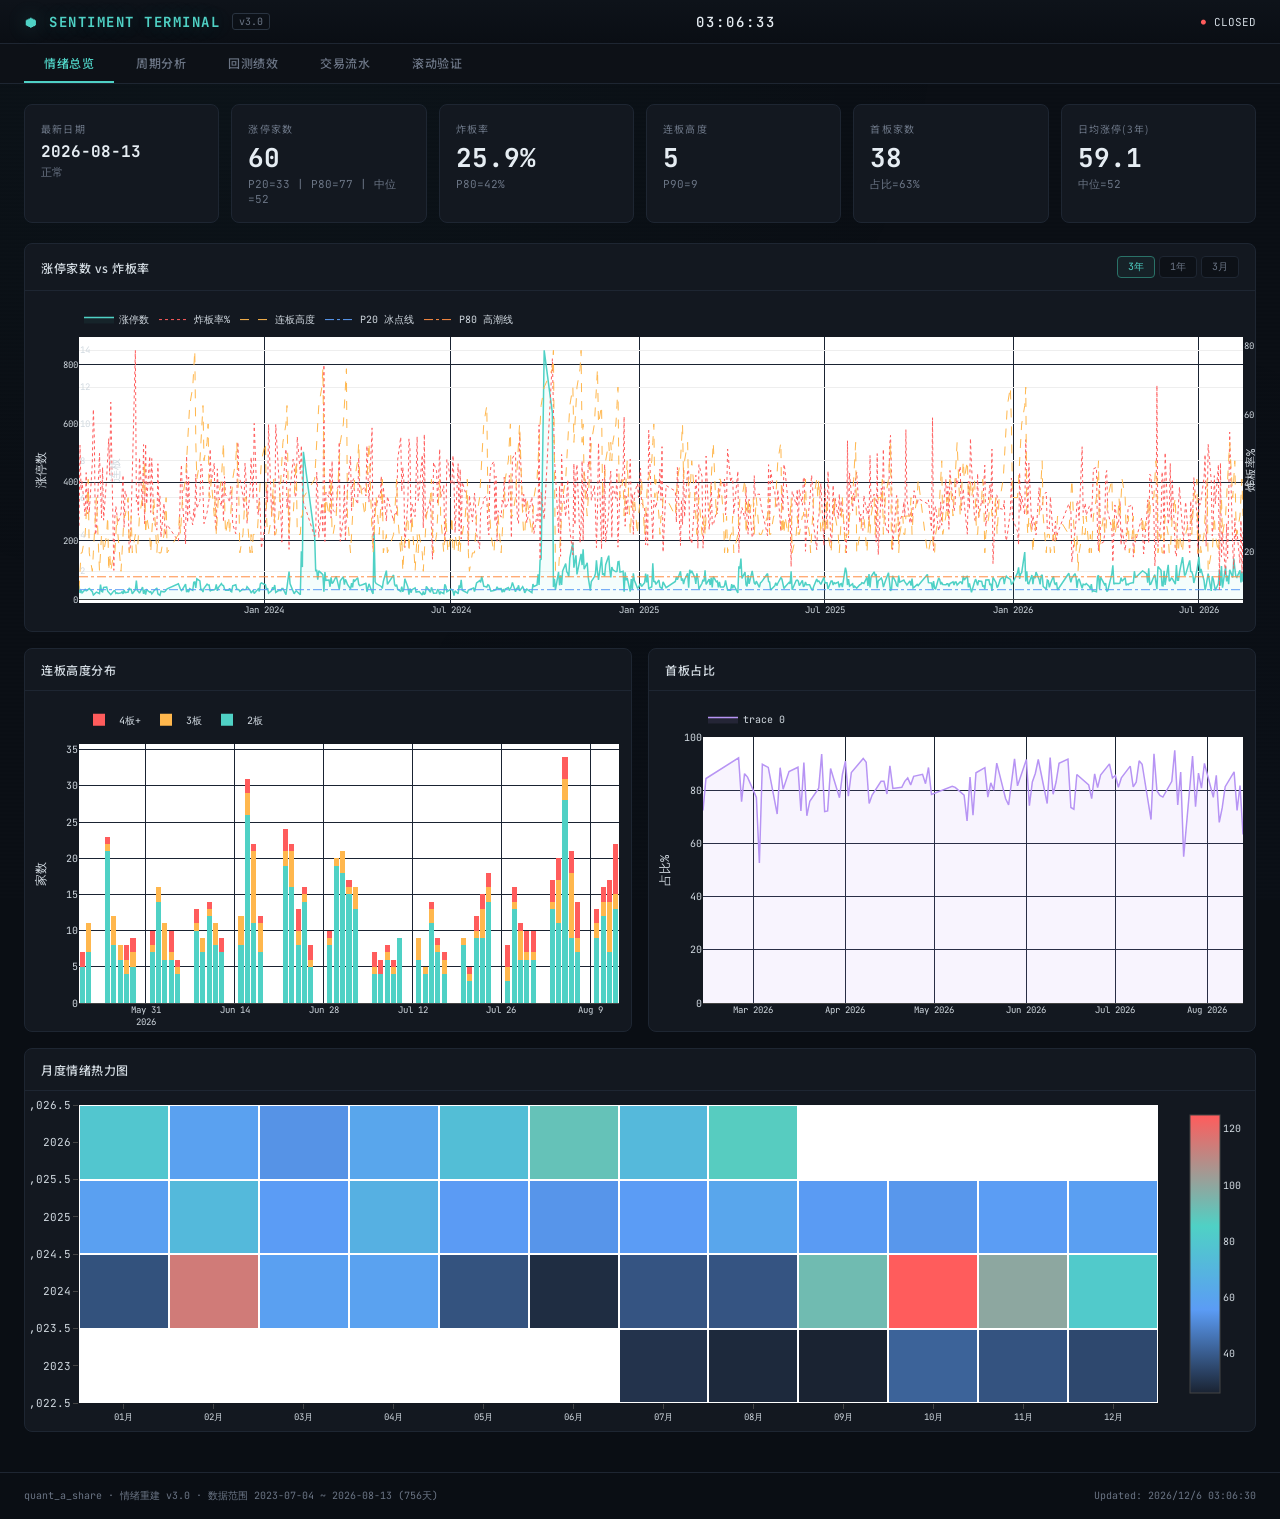
==== web/index.html @ f9bd19f0 "feat: web dashboard + data audit fix" ====
<!DOCTYPE html>
<html lang="zh-CN">
<head>
<meta charset="UTF-8">
<meta name="viewport" content="width=device-width, initial-scale=1.0">
<title>A股情绪终端 · Sentiment Terminal</title>
<link rel="preconnect" href="https://fonts.googleapis.com">
<link href="https://fonts.googleapis.com/css2?family=JetBrains+Mono:wght@300;400;500;700&family=Noto+Sans+SC:wght@300;400;500;700&display=swap" rel="stylesheet">
<script src="https://cdn.plot.ly/plotly-2.35.2.min.js"></script>
<link rel="stylesheet" href="css/terminal.css">
</head>
<body>

<!-- 顶部状态栏 -->
<header id="topbar">
  <div class="topbar-left">
    <span class="logo">⬢ SENTIMENT TERMINAL</span>
    <span class="version">v3.0</span>
  </div>
  <div class="topbar-center">
    <span id="clock" class="clock">--:--:--</span>
  </div>
  <div class="topbar-right">
    <span id="market-status" class="market-status">●</span>
    <span id="market-label">LOADING</span>
  </div>
</header>

<!-- 导航 -->
<nav id="nav">
  <button class="nav-btn active" data-tab="overview">情绪总览</button>
  <button class="nav-btn" data-tab="cycle">周期分析</button>
  <button class="nav-btn" data-tab="backtest">回测绩效</button>
  <button class="nav-btn" data-tab="trades">交易流水</button>
  <button class="nav-btn" data-tab="walkforward">滚动验证</button>
</nav>

<main id="main">

<!-- ===== Tab 1: 情绪总览 ===== -->
<section id="tab-overview" class="tab-content active">
  <div class="kpi-row" id="kpi-row">
    <!-- KPI 卡片由 JS 注入 -->
  </div>

  <div class="chart-grid">
    <div class="chart-card span-2">
      <div class="card-header">
        <h3>涨停家数 vs 炸板率</h3>
        <div class="card-actions">
          <button class="range-btn active" data-range="all">3年</button>
          <button class="range-btn" data-range="1y">1年</button>
          <button class="range-btn" data-range="3m">3月</button>
        </div>
      </div>
      <div id="chart-zt-zhaban" class="chart-body"></div>
    </div>

    <div class="chart-card">
      <div class="card-header"><h3>连板高度分布</h3></div>
      <div id="chart-lianban" class="chart-body"></div>
    </div>

    <div class="chart-card">
      <div class="card-header"><h3>首板占比</h3></div>
      <div id="chart-shouban" class="chart-body"></div>
    </div>

    <div class="chart-card span-2">
      <div class="card-header"><h3>月度情绪热力图</h3></div>
      <div id="chart-monthly-heat" class="chart-body"></div>
    </div>
  </div>
</section>

<!-- ===== Tab 2: 周期分析 ===== -->
<section id="tab-cycle" class="tab-content">
  <div class="kpi-row" id="cycle-kpi">
    <!-- JS 注入 -->
  </div>

  <div class="chart-grid">
    <div class="chart-card span-2">
      <div class="card-header">
        <h3>冰点 / 高潮标记</h3>
        <span class="card-hint">蓝=冰点(P20以下) | 红=高潮(P80以上)</span>
      </div>
      <div id="chart-bing-gao" class="chart-body"></div>
    </div>

    <div class="chart-card">
      <div class="card-header"><h3>年度情绪对比</h3></div>
      <div id="chart-yearly" class="chart-body"></div>
    </div>

    <div class="chart-card">
      <div class="card-header"><h3>冰点反转统计</h3></div>
      <div id="reversal-stats" class="stats-body"></div>
    </div>

    <div class="chart-card span-2">
      <div class="card-header"><h3>连板梯队 (近60日)</h3></div>
      <div id="chart-echelon" class="chart-body"></div>
    </div>
  </div>
</section>

<!-- ===== Tab 3: 回测绩效 ===== -->
<section id="tab-backtest" class="tab-content">
  <div class="kpi-row" id="bt-kpi"></div>
  <div class="chart-grid">
    <div class="chart-card span-2">
      <div class="card-header"><h3>净值曲线</h3></div>
      <div id="chart-equity" class="chart-body"></div>
    </div>
    <div class="chart-card">
      <div class="card-header"><h3>回撤曲线</h3></div>
      <div id="chart-drawdown" class="chart-body"></div>
    </div>
    <div class="chart-card">
      <div class="card-header"><h3>市场状态时间线</h3></div>
      <div id="chart-regime" class="chart-body"></div>
    </div>
  </div>
</section>

<!-- ===== Tab 4: 交易流水 ===== -->
<section id="tab-trades" class="tab-content">
  <div class="table-controls">
    <input type="text" id="trade-search" placeholder="搜索代码/信号/原因..." class="search-input">
    <button class="range-btn active" data-sort="date">按日期</button>
    <button class="range-btn" data-sort="pnl">按盈亏</button>
  </div>
  <div class="table-wrap">
    <table id="trade-table">
      <thead>
        <tr id="trade-header"></tr>
      </thead>
      <tbody id="trade-body"></tbody>
    </table>
  </div>
</section>

<!-- ===== Tab 5: 滚动验证 ===== -->
<section id="tab-walkforward" class="tab-content">
  <div class="chart-card span-2">
    <div class="card-header"><h3>Walk-Forward 滚动验证</h3></div>
    <div id="chart-wf" class="chart-body"></div>
  </div>
  <div id="wf-table-wrap" class="table-wrap"></div>
</section>

</main>

<footer id="footer">
  <span>quant_a_share · 情绪重建 v3.0 · 数据范围 <span id="data-range">--</span></span>
  <span id="last-update">--</span>
</footer>

<script src="js/data-loader.js"></script>
<script src="js/charts.js"></script>
<script src="js/app.js"></script>
</body>
</html>
---- web/css/terminal.css ----
/* ============================================
   A股情绪终端 · Bloomberg Terminal Style
   ============================================ */

:root {
  --bg-deep: #0a0e14;
  --bg-base: #0d1117;
  --bg-card: #131820;
  --bg-hover: #1a2332;
  --border: #1e2632;
  --border-light: #2a3441;
  --text: #d1d9e0;
  --text-dim: #6b7585;
  --text-bright: #e6edf3;
  --accent: #4fd1c5;
  --accent-dim: #2a7268;
  --green: #3ee07e;
  --red: #ff5c5c;
  --yellow: #ffb74d;
  --blue: #5b9cf5;
  --purple: #b794f4;
  --orange: #ff8c42;
  --font-mono: 'JetBrains Mono', 'Fira Code', monospace;
  --font-sans: 'Noto Sans SC', -apple-system, sans-serif;
}

* { margin: 0; padding: 0; box-sizing: border-box; }

html, body {
  background: var(--bg-deep);
  color: var(--text);
  font-family: var(--font-sans);
  font-size: 13px;
  overflow-x: hidden;
}

body::before {
  content: '';
  position: fixed;
  top: 0; left: 0; right: 0; bottom: 0;
  background:
    radial-gradient(ellipse at 20% 0%, rgba(79, 209, 197, 0.03) 0%, transparent 50%),
    radial-gradient(ellipse at 80% 100%, rgba(91, 156, 245, 0.02) 0%, transparent 50%);
  pointer-events: none;
  z-index: 0;
}

body::after {
  content: '';
  position: fixed;
  top: 0; left: 0; right: 0; bottom: 0;
  background-image: repeating-linear-gradient(
    0deg, transparent, transparent 2px, rgba(255,255,255,0.008) 2px, rgba(255,255,255,0.008) 4px
  );
  pointer-events: none;
  z-index: 1;
}

/* === 顶部栏 === */
#topbar {
  position: sticky; top: 0; z-index: 100;
  display: flex; align-items: center; justify-content: space-between;
  padding: 0 24px; height: 44px;
  background: linear-gradient(180deg, #0e131a 0%, #0a0e14 100%);
  border-bottom: 1px solid var(--border);
  backdrop-filter: blur(10px);
}

.topbar-left { display: flex; align-items: center; gap: 12px; }
.logo {
  font-family: var(--font-mono);
  font-weight: 700; font-size: 14px;
  letter-spacing: 1.5px;
  color: var(--accent);
  text-shadow: 0 0 20px rgba(79, 209, 197, 0.3);
}
.version {
  font-family: var(--font-mono);
  font-size: 10px; color: var(--text-dim);
  border: 1px solid var(--border-light);
  padding: 1px 6px; border-radius: 3px;
}

.topbar-center .clock {
  font-family: var(--font-mono);
  font-size: 14px; font-weight: 500;
  color: var(--text-bright);
  letter-spacing: 2px;
}

.topbar-right { display: flex; align-items: center; gap: 8px; font-family: var(--font-mono); font-size: 11px; }
.market-status { font-size: 8px; }
.market-status.open { color: var(--green); animation: pulse 2s infinite; }
.market-status.closed { color: var(--red); }
.market-status.loading { color: var(--yellow); animation: pulse 1s infinite; }

@keyframes pulse {
  0%, 100% { opacity: 1; }
  50% { opacity: 0.4; }
}

/* === 导航 === */
#nav {
  display: flex; gap: 2px;
  padding: 0 24px;
  background: var(--bg-base);
  border-bottom: 1px solid var(--border);
  position: sticky; top: 44px; z-index: 99;
}

.nav-btn {
  background: none; border: none; border-bottom: 2px solid transparent;
  color: var(--text-dim);
  font-family: var(--font-sans);
  font-size: 12px; font-weight: 500;
  padding: 10px 20px;
  cursor: pointer;
  transition: all 0.2s;
  letter-spacing: 0.5px;
}

.nav-btn:hover {
  color: var(--text-bright);
  background: var(--bg-hover);
}

.nav-btn.active {
  color: var(--accent);
  border-bottom-color: var(--accent);
}

/* === 主内容 === */
#main {
  position: relative; z-index: 2;
  padding: 20px 24px;
  max-width: 1600px;
  margin: 0 auto;
}

.tab-content { display: none; animation: fadeIn 0.3s ease; }
.tab-content.active { display: block; }

@keyframes fadeIn {
  from { opacity: 0; transform: translateY(8px); }
  to { opacity: 1; transform: translateY(0); }
}

/* === KPI 卡片 === */
.kpi-row {
  display: grid;
  grid-template-columns: repeat(auto-fit, minmax(180px, 1fr));
  gap: 12px;
  margin-bottom: 20px;
}

.kpi-card {
  background: var(--bg-card);
  border: 1px solid var(--border);
  border-radius: 8px;
  padding: 16px;
  position: relative;
  overflow: hidden;
  transition: border-color 0.2s, transform 0.2s;
}

.kpi-card:hover {
  border-color: var(--border-light);
  transform: translateY(-2px);
}

.kpi-card::before {
  content: '';
  position: absolute;
  top: 0; left: 0; right: 0;
  height: 2px;
  background: var(--accent);
  opacity: 0;
  transition: opacity 0.2s;
}
.kpi-card:hover::before { opacity: 1; }

.kpi-label {
  font-size: 10px;
  text-transform: uppercase;
  letter-spacing: 1.2px;
  color: var(--text-dim);
  margin-bottom: 6px;
}

.kpi-value {
  font-family: var(--font-mono);
  font-size: 26px;
  font-weight: 700;
  color: var(--text-bright);
  line-height: 1.2;
}

.kpi-sub {
  font-family: var(--font-mono);
  font-size: 11px;
  color: var(--text-dim);
  margin-top: 4px;
}

.kpi-card.alert .kpi-value { color: var(--red); }
.kpi-card.good .kpi-value { color: var(--green); }
.kpi-card.warn .kpi-value { color: var(--yellow); }

/* === 图表卡片 === */
.chart-grid {
  display: grid;
  grid-template-columns: repeat(2, 1fr);
  gap: 16px;
  margin-bottom: 20px;
}

.chart-card {
  background: var(--bg-card);
  border: 1px solid var(--border);
  border-radius: 8px;
  overflow: hidden;
}

.chart-card.span-2 { grid-column: span 2; }

.card-header {
  display: flex; align-items: center; justify-content: space-between;
  padding: 12px 16px;
  border-bottom: 1px solid var(--border);
}

.card-header h3 {
  font-size: 12px;
  font-weight: 500;
  color: var(--text);
  letter-spacing: 0.5px;
}

.card-hint {
  font-size: 10px;
  color: var(--text-dim);
  font-family: var(--font-mono);
}

.card-actions { display: flex; gap: 4px; }

.range-btn {
  background: var(--bg-base);
  border: 1px solid var(--border);
  color: var(--text-dim);
  font-family: var(--font-mono);
  font-size: 10px;
  padding: 3px 10px;
  border-radius: 4px;
  cursor: pointer;
  transition: all 0.15s;
}

.range-btn:hover { color: var(--text); border-color: var(--border-light); }
.range-btn.active { color: var(--accent); border-color: var(--accent-dim); background: rgba(79, 209, 197, 0.05); }

.chart-body {
  height: 340px;
  padding: 4px;
}

.stats-body {
  padding: 20px;
  height: 340px;
  overflow-y: auto;
}

/* === 表格 === */
.table-controls {
  display: flex; gap: 8px; margin-bottom: 12px;
  align-items: center;
}

.search-input {
  flex: 1;
  background: var(--bg-card);
  border: 1px solid var(--border);
  color: var(--text);
  font-family: var(--font-mono);
  font-size: 12px;
  padding: 8px 14px;
  border-radius: 6px;
  outline: none;
  transition: border-color 0.2s;
}

.search-input:focus { border-color: var(--accent-dim); }

.table-wrap {
  background: var(--bg-card);
  border: 1px solid var(--border);
  border-radius: 8px;
  overflow: auto;
  max-height: 600px;
}

table {
  width: 100%;
  border-collapse: collapse;
  font-family: var(--font-mono);
  font-size: 11px;
}

thead {
  position: sticky; top: 0;
  background: var(--bg-base);
  z-index: 1;
}

th {
  padding: 10px 14px;
  text-align: left;
  font-weight: 500;
  color: var(--text-dim);
  border-bottom: 1px solid var(--border-light);
  white-space: nowrap;
  cursor: pointer;
  user-select: none;
  text-transform: uppercase;
  letter-spacing: 0.8px;
  font-size: 10px;
}

th:hover { color: var(--text); }

td {
  padding: 8px 14px;
  border-bottom: 1px solid var(--border);
  color: var(--text);
  white-space: nowrap;
}

tr:hover { background: var(--bg-hover); }

td.profit { color: var(--green); }
td.loss { color: var(--red); }
td.buy { color: var(--blue); }
td.sell { color: var(--orange); }

/* === 统计面板 === */
.stats-body .stat-row {
  display: flex; justify-content: space-between;
  padding: 10px 0;
  border-bottom: 1px solid var(--border);
  font-family: var(--font-mono);
}

.stats-body .stat-label { color: var(--text-dim); font-size: 12px; }
.stats-body .stat-val { color: var(--text-bright); font-size: 14px; font-weight: 500; }
.stats-body .stat-val.green { color: var(--green); }
.stats-body .stat-val.red { color: var(--red); }
.stats-body .stat-val.yellow { color: var(--yellow); }

/* === Footer === */
#footer {
  position: relative; z-index: 2;
  display: flex; justify-content: space-between;
  padding: 16px 24px;
  border-top: 1px solid var(--border);
  font-family: var(--font-mono);
  font-size: 10px;
  color: var(--text-dim);
}

/* === 响应式 === */
@media (max-width: 900px) {
  .chart-grid { grid-template-columns: 1fr; }
  .chart-card.span-2 { grid-column: span 1; }
  .kpi-row { grid-template-columns: repeat(2, 1fr); }
  #nav { overflow-x: auto; }
  .nav-btn { white-space: nowrap; }
}

/* === Plotly 主题覆盖 === */
.js-plotly-plot .plotly .modebar { display: none !important; }
.js-plotly-plot .plotly .main-svg { background: transparent !important; }
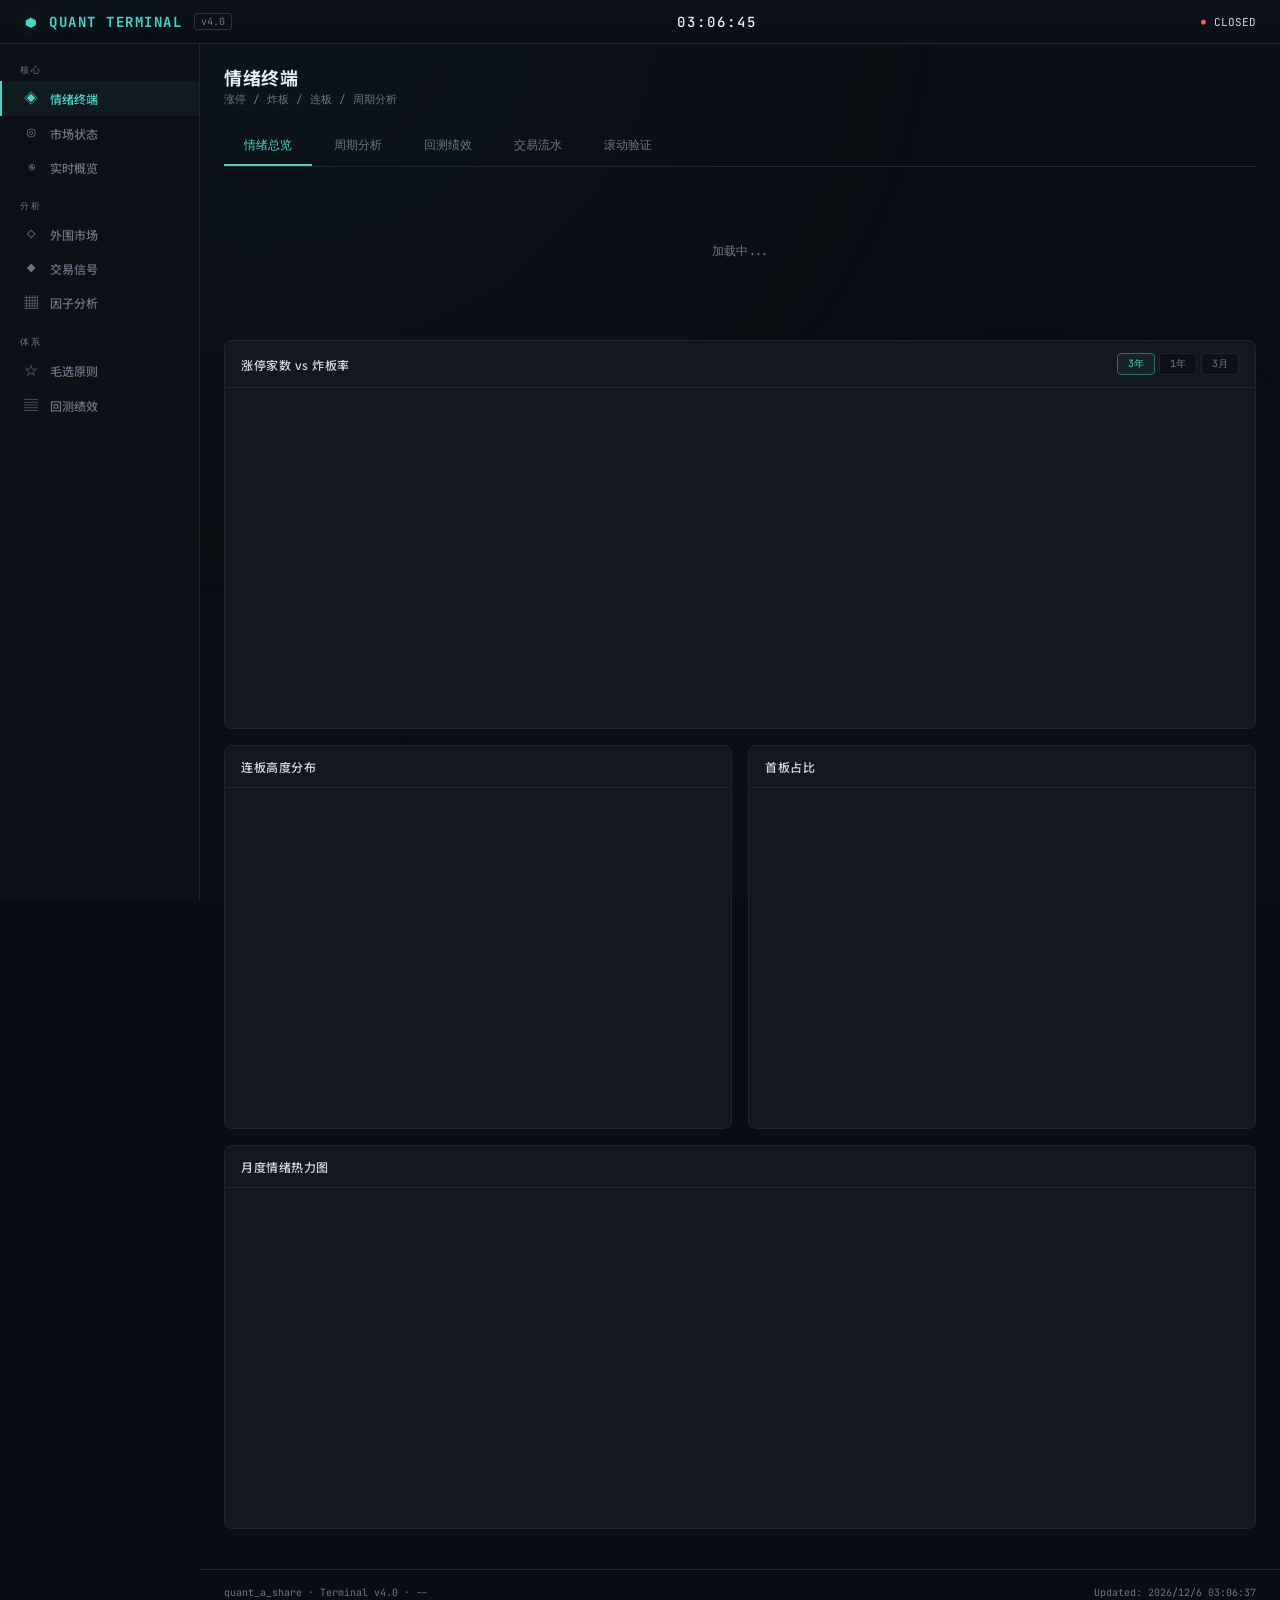
==== commit 8c5f91e1: "feat: multi-page web terminal - 6 new modules (regime/live/overseas/signals/factors/principles)" ====
--- a/web/index.html
+++ b/web/index.html
@@ -3,161 +3,111 @@
 <head>
 <meta charset="UTF-8">
 <meta name="viewport" content="width=device-width, initial-scale=1.0">
-<title>A股情绪终端 · Sentiment Terminal</title>
+<title>情绪终端 · Sentiment Terminal</title>
 <link rel="preconnect" href="https://fonts.googleapis.com">
 <link href="https://fonts.googleapis.com/css2?family=JetBrains+Mono:wght@300;400;500;700&family=Noto+Sans+SC:wght@300;400;500;700&display=swap" rel="stylesheet">
 <script src="https://cdn.plot.ly/plotly-2.35.2.min.js"></script>
-<link rel="stylesheet" href="css/terminal.css">
+<link rel="stylesheet" href="css/shared.css">
 </head>
 <body>
 
-<!-- 顶部状态栏 -->
-<header id="topbar">
-  <div class="topbar-left">
-    <span class="logo">⬢ SENTIMENT TERMINAL</span>
-    <span class="version">v3.0</span>
-  </div>
-  <div class="topbar-center">
-    <span id="clock" class="clock">--:--:--</span>
-  </div>
-  <div class="topbar-right">
-    <span id="market-status" class="market-status">●</span>
-    <span id="market-label">LOADING</span>
-  </div>
-</header>
-
-<!-- 导航 -->
-<nav id="nav">
-  <button class="nav-btn active" data-tab="overview">情绪总览</button>
-  <button class="nav-btn" data-tab="cycle">周期分析</button>
-  <button class="nav-btn" data-tab="backtest">回测绩效</button>
-  <button class="nav-btn" data-tab="trades">交易流水</button>
-  <button class="nav-btn" data-tab="walkforward">滚动验证</button>
-</nav>
-
 <main id="main">
-
-<!-- ===== Tab 1: 情绪总览 ===== -->
-<section id="tab-overview" class="tab-content active">
-  <div class="kpi-row" id="kpi-row">
-    <!-- KPI 卡片由 JS 注入 -->
+  <div class="page-header">
+    <div>
+      <div class="page-title">情绪终端</div>
+      <div class="page-subtitle">涨停 / 炸板 / 连板 / 周期分析</div>
+    </div>
   </div>
 
-  <div class="chart-grid">
-    <div class="chart-card span-2">
-      <div class="card-header">
-        <h3>涨停家数 vs 炸板率</h3>
-        <div class="card-actions">
-          <button class="range-btn active" data-range="all">3年</button>
-          <button class="range-btn" data-range="1y">1年</button>
-          <button class="range-btn" data-range="3m">3月</button>
-        </div>
-      </div>
-      <div id="chart-zt-zhaban" class="chart-body"></div>
-    </div>
-
-    <div class="chart-card">
-      <div class="card-header"><h3>连板高度分布</h3></div>
-      <div id="chart-lianban" class="chart-body"></div>
-    </div>
-
-    <div class="chart-card">
-      <div class="card-header"><h3>首板占比</h3></div>
-      <div id="chart-shouban" class="chart-body"></div>
-    </div>
-
-    <div class="chart-card span-2">
-      <div class="card-header"><h3>月度情绪热力图</h3></div>
-      <div id="chart-monthly-heat" class="chart-body"></div>
-    </div>
-  </div>
-</section>
-
-<!-- ===== Tab 2: 周期分析 ===== -->
-<section id="tab-cycle" class="tab-content">
-  <div class="kpi-row" id="cycle-kpi">
-    <!-- JS 注入 -->
+  <!-- Tab 导航 -->
+  <div style="display:flex;gap:2px;margin-bottom:16px;border-bottom:1px solid var(--border)">
+    <button class="nav-btn active" data-tab="overview" style="background:none;border:none;border-bottom:2px solid var(--accent);color:var(--accent);font-size:12px;padding:10px 20px;cursor:pointer">情绪总览</button>
+    <button class="nav-btn" data-tab="cycle" style="background:none;border:none;border-bottom:2px solid transparent;color:var(--text-dim);font-size:12px;padding:10px 20px;cursor:pointer">周期分析</button>
+    <button class="nav-btn" data-tab="backtest" style="background:none;border:none;border-bottom:2px solid transparent;color:var(--text-dim);font-size:12px;padding:10px 20px;cursor:pointer">回测绩效</button>
+    <button class="nav-btn" data-tab="trades" style="background:none;border:none;border-bottom:2px solid transparent;color:var(--text-dim);font-size:12px;padding:10px 20px;cursor:pointer">交易流水</button>
+    <button class="nav-btn" data-tab="walkforward" style="background:none;border:none;border-bottom:2px solid transparent;color:var(--text-dim);font-size:12px;padding:10px 20px;cursor:pointer">滚动验证</button>
   </div>
 
-  <div class="chart-grid">
-    <div class="chart-card span-2">
-      <div class="card-header">
-        <h3>冰点 / 高潮标记</h3>
-        <span class="card-hint">蓝=冰点(P20以下) | 红=高潮(P80以上)</span>
+  <!-- Tab 1: 情绪总览 -->
+  <section id="tab-overview" class="tab-content" style="display:block">
+    <div class="kpi-row" id="kpi-row"><div class="loading">加载中</div></div>
+    <div class="chart-grid">
+      <div class="chart-card span-2">
+        <div class="card-header">
+          <h3>涨停家数 vs 炸板率</h3>
+          <div class="card-actions">
+            <button class="range-btn active" data-range="all">3年</button>
+            <button class="range-btn" data-range="1y">1年</button>
+            <button class="range-btn" data-range="3m">3月</button>
+          </div>
+        </div>
+        <div id="chart-zt-zhaban" class="chart-body"></div>
       </div>
-      <div id="chart-bing-gao" class="chart-body"></div>
+      <div class="chart-card"><div class="card-header"><h3>连板高度分布</h3></div><div id="chart-lianban" class="chart-body"></div></div>
+      <div class="chart-card"><div class="card-header"><h3>首板占比</h3></div><div id="chart-shouban" class="chart-body"></div></div>
+      <div class="chart-card span-2"><div class="card-header"><h3>月度情绪热力图</h3></div><div id="chart-monthly-heat" class="chart-body"></div></div>
     </div>
+  </section>
 
-    <div class="chart-card">
-      <div class="card-header"><h3>年度情绪对比</h3></div>
-      <div id="chart-yearly" class="chart-body"></div>
+  <!-- Tab 2: 周期分析 -->
+  <section id="tab-cycle" class="tab-content" style="display:none">
+    <div class="kpi-row" id="cycle-kpi"></div>
+    <div class="chart-grid">
+      <div class="chart-card span-2"><div class="card-header"><h3>冰点 / 高潮标记</h3><span class="card-hint">蓝=冰点 | 红=高潮</span></div><div id="chart-bing-gao" class="chart-body"></div></div>
+      <div class="chart-card"><div class="card-header"><h3>年度情绪对比</h3></div><div id="chart-yearly" class="chart-body"></div></div>
+      <div class="chart-card"><div class="card-header"><h3>冰点反转统计</h3></div><div id="reversal-stats" class="stats-body"></div></div>
+      <div class="chart-card span-2"><div class="card-header"><h3>连板梯队 (近60日)</h3></div><div id="chart-echelon" class="chart-body"></div></div>
     </div>
+  </section>
 
-    <div class="chart-card">
-      <div class="card-header"><h3>冰点反转统计</h3></div>
-      <div id="reversal-stats" class="stats-body"></div>
+  <!-- Tab 3: 回测绩效 -->
+  <section id="tab-backtest" class="tab-content" style="display:none">
+    <div class="kpi-row" id="bt-kpi"></div>
+    <div class="chart-grid">
+      <div class="chart-card span-2"><div class="card-header"><h3>净值曲线</h3></div><div id="chart-equity" class="chart-body"></div></div>
+      <div class="chart-card"><div class="card-header"><h3>回撤曲线</h3></div><div id="chart-drawdown" class="chart-body"></div></div>
+      <div class="chart-card"><div class="card-header"><h3>市场状态时间线</h3></div><div id="chart-regime" class="chart-body"></div></div>
     </div>
+  </section>
 
-    <div class="chart-card span-2">
-      <div class="card-header"><h3>连板梯队 (近60日)</h3></div>
-      <div id="chart-echelon" class="chart-body"></div>
+  <!-- Tab 4: 交易流水 -->
+  <section id="tab-trades" class="tab-content" style="display:none">
+    <div class="table-controls">
+      <input type="text" id="trade-search" placeholder="搜索代码/信号/原因..." class="search-input">
+      <button class="range-btn active" data-sort="date">按日期</button>
+      <button class="range-btn" data-sort="pnl">按盈亏</button>
     </div>
-  </div>
-</section>
+    <div class="table-wrap"><table id="trade-table"><thead><tr id="trade-header"></tr></thead><tbody id="trade-body"></tbody></table></div>
+  </section>
 
-<!-- ===== Tab 3: 回测绩效 ===== -->
-<section id="tab-backtest" class="tab-content">
-  <div class="kpi-row" id="bt-kpi"></div>
-  <div class="chart-grid">
-    <div class="chart-card span-2">
-      <div class="card-header"><h3>净值曲线</h3></div>
-      <div id="chart-equity" class="chart-body"></div>
-    </div>
-    <div class="chart-card">
-      <div class="card-header"><h3>回撤曲线</h3></div>
-      <div id="chart-drawdown" class="chart-body"></div>
-    </div>
-    <div class="chart-card">
-      <div class="card-header"><h3>市场状态时间线</h3></div>
-      <div id="chart-regime" class="chart-body"></div>
-    </div>
-  </div>
-</section>
-
-<!-- ===== Tab 4: 交易流水 ===== -->
-<section id="tab-trades" class="tab-content">
-  <div class="table-controls">
-    <input type="text" id="trade-search" placeholder="搜索代码/信号/原因..." class="search-input">
-    <button class="range-btn active" data-sort="date">按日期</button>
-    <button class="range-btn" data-sort="pnl">按盈亏</button>
-  </div>
-  <div class="table-wrap">
-    <table id="trade-table">
-      <thead>
-        <tr id="trade-header"></tr>
-      </thead>
-      <tbody id="trade-body"></tbody>
-    </table>
-  </div>
-</section>
-
-<!-- ===== Tab 5: 滚动验证 ===== -->
-<section id="tab-walkforward" class="tab-content">
-  <div class="chart-card span-2">
-    <div class="card-header"><h3>Walk-Forward 滚动验证</h3></div>
-    <div id="chart-wf" class="chart-body"></div>
-  </div>
-  <div id="wf-table-wrap" class="table-wrap"></div>
-</section>
-
+  <!-- Tab 5: 滚动验证 -->
+  <section id="tab-walkforward" class="tab-content" style="display:none">
+    <div class="chart-card span-2"><div class="card-header"><h3>Walk-Forward 滚动验证</h3></div><div id="chart-wf" class="chart-body"></div></div>
+    <div id="wf-table-wrap" class="table-wrap"></div>
+  </section>
 </main>
 
-<footer id="footer">
-  <span>quant_a_share · 情绪重建 v3.0 · 数据范围 <span id="data-range">--</span></span>
-  <span id="last-update">--</span>
-</footer>
+<script src="js/shared.js"></script>
+<script>
+renderLayout('sentiment');
 
-<script src="js/data-loader.js"></script>
+// Tab 切换
+document.querySelectorAll('.nav-btn[data-tab]').forEach(btn => {
+  btn.addEventListener('click', () => {
+    document.querySelectorAll('.nav-btn[data-tab]').forEach(b => {
+      b.style.borderBottomColor = 'transparent';
+      b.style.color = 'var(--text-dim)';
+      b.classList.remove('active');
+    });
+    btn.style.borderBottomColor = 'var(--accent)';
+    btn.style.color = 'var(--accent)';
+    btn.classList.add('active');
+    document.querySelectorAll('.tab-content').forEach(t => t.style.display = 'none');
+    document.getElementById(`tab-${btn.dataset.tab}`).style.display = 'block';
+    window.dispatchEvent(new Event('resize'));
+  });
+});
+</script>
 <script src="js/charts.js"></script>
 <script src="js/app.js"></script>
 </body>
--- a/web/css/shared.css
+++ b/web/css/shared.css
@@ -0,0 +1,520 @@
+/* ============================================
+   共享布局框架 · 多页面应用基础
+   ============================================ */
+
+:root {
+  --bg-deep: #0a0e14;
+  --bg-base: #0d1117;
+  --bg-card: #131820;
+  --bg-hover: #1a2332;
+  --border: #1e2632;
+  --border-light: #2a3441;
+  --text: #d1d9e0;
+  --text-dim: #6b7585;
+  --text-bright: #e6edf3;
+  --accent: #4fd1c5;
+  --accent-dim: #2a7268;
+  --green: #3ee07e;
+  --red: #ff5c5c;
+  --yellow: #ffb74d;
+  --blue: #5b9cf5;
+  --purple: #b794f4;
+  --orange: #ff8c42;
+  --font-mono: 'JetBrains Mono', 'Fira Code', monospace;
+  --font-sans: 'Noto Sans SC', -apple-system, sans-serif;
+  --sidebar-w: 200px;
+}
+
+* { margin: 0; padding: 0; box-sizing: border-box; }
+
+html, body {
+  background: var(--bg-deep);
+  color: var(--text);
+  font-family: var(--font-sans);
+  font-size: 13px;
+  overflow-x: hidden;
+}
+
+body::before {
+  content: '';
+  position: fixed;
+  top: 0; left: 0; right: 0; bottom: 0;
+  background:
+    radial-gradient(ellipse at 20% 0%, rgba(79, 209, 197, 0.03) 0%, transparent 50%),
+    radial-gradient(ellipse at 80% 100%, rgba(91, 156, 245, 0.02) 0%, transparent 50%);
+  pointer-events: none;
+  z-index: 0;
+}
+
+body::after {
+  content: '';
+  position: fixed;
+  top: 0; left: 0; right: 0; bottom: 0;
+  background-image: repeating-linear-gradient(
+    0deg, transparent, transparent 2px, rgba(255,255,255,0.008) 2px, rgba(255,255,255,0.008) 4px
+  );
+  pointer-events: none;
+  z-index: 1;
+}
+
+/* === 顶部栏 === */
+#topbar {
+  position: sticky; top: 0; z-index: 100;
+  display: flex; align-items: center; justify-content: space-between;
+  padding: 0 24px; height: 44px;
+  background: linear-gradient(180deg, #0e131a 0%, #0a0e14 100%);
+  border-bottom: 1px solid var(--border);
+  backdrop-filter: blur(10px);
+}
+
+.topbar-left { display: flex; align-items: center; gap: 12px; }
+.logo {
+  font-family: var(--font-mono);
+  font-weight: 700; font-size: 14px;
+  letter-spacing: 1.5px;
+  color: var(--accent);
+  text-shadow: 0 0 20px rgba(79, 209, 197, 0.3);
+}
+.version {
+  font-family: var(--font-mono);
+  font-size: 10px; color: var(--text-dim);
+  border: 1px solid var(--border-light);
+  padding: 1px 6px; border-radius: 3px;
+}
+
+.topbar-center .clock {
+  font-family: var(--font-mono);
+  font-size: 14px; font-weight: 500;
+  color: var(--text-bright);
+  letter-spacing: 2px;
+}
+
+.topbar-right { display: flex; align-items: center; gap: 8px; font-family: var(--font-mono); font-size: 11px; }
+.market-status { font-size: 8px; }
+.market-status.open { color: var(--green); animation: pulse 2s infinite; }
+.market-status.closed { color: var(--red); }
+.market-status.loading { color: var(--yellow); animation: pulse 1s infinite; }
+
+@keyframes pulse {
+  0%, 100% { opacity: 1; }
+  50% { opacity: 0.4; }
+}
+
+/* === 侧边导航 === */
+#sidebar {
+  position: fixed; top: 44px; left: 0; bottom: 0;
+  width: var(--sidebar-w);
+  background: var(--bg-base);
+  border-right: 1px solid var(--border);
+  z-index: 90;
+  overflow-y: auto;
+  padding: 12px 0;
+}
+
+.nav-section {
+  margin-bottom: 8px;
+}
+
+.nav-section-title {
+  font-size: 9px;
+  text-transform: uppercase;
+  letter-spacing: 1.5px;
+  color: var(--text-dim);
+  padding: 8px 20px 4px;
+  font-family: var(--font-mono);
+}
+
+.nav-link {
+  display: flex; align-items: center; gap: 10px;
+  padding: 8px 20px;
+  color: var(--text-dim);
+  text-decoration: none;
+  font-size: 12px;
+  font-weight: 500;
+  transition: all 0.15s;
+  border-left: 2px solid transparent;
+}
+
+.nav-link:hover {
+  color: var(--text-bright);
+  background: var(--bg-hover);
+}
+
+.nav-link.active {
+  color: var(--accent);
+  border-left-color: var(--accent);
+  background: rgba(79, 209, 197, 0.05);
+}
+
+.nav-link .nav-icon {
+  font-family: var(--font-mono);
+  font-size: 14px;
+  width: 18px;
+  text-align: center;
+}
+
+/* === 主内容区 === */
+#main {
+  position: relative; z-index: 2;
+  padding: 20px 24px;
+  margin-left: var(--sidebar-w);
+  max-width: 1600px;
+}
+
+.page-header {
+  display: flex; align-items: center; justify-content: space-between;
+  margin-bottom: 20px;
+}
+
+.page-title {
+  font-size: 18px;
+  font-weight: 700;
+  color: var(--text-bright);
+  letter-spacing: 0.5px;
+}
+
+.page-subtitle {
+  font-size: 11px;
+  color: var(--text-dim);
+  font-family: var(--font-mono);
+  margin-top: 2px;
+}
+
+/* === KPI 卡片 === */
+.kpi-row {
+  display: grid;
+  grid-template-columns: repeat(auto-fit, minmax(180px, 1fr));
+  gap: 12px;
+  margin-bottom: 20px;
+}
+
+.kpi-card {
+  background: var(--bg-card);
+  border: 1px solid var(--border);
+  border-radius: 8px;
+  padding: 16px;
+  position: relative;
+  overflow: hidden;
+  transition: border-color 0.2s, transform 0.2s;
+}
+
+.kpi-card:hover {
+  border-color: var(--border-light);
+  transform: translateY(-2px);
+}
+
+.kpi-card::before {
+  content: '';
+  position: absolute;
+  top: 0; left: 0; right: 0;
+  height: 2px;
+  background: var(--accent);
+  opacity: 0;
+  transition: opacity 0.2s;
+}
+.kpi-card:hover::before { opacity: 1; }
+
+.kpi-label {
+  font-size: 10px;
+  text-transform: uppercase;
+  letter-spacing: 1.2px;
+  color: var(--text-dim);
+  margin-bottom: 6px;
+}
+
+.kpi-value {
+  font-family: var(--font-mono);
+  font-size: 26px;
+  font-weight: 700;
+  color: var(--text-bright);
+  line-height: 1.2;
+}
+
+.kpi-sub {
+  font-family: var(--font-mono);
+  font-size: 11px;
+  color: var(--text-dim);
+  margin-top: 4px;
+}
+
+.kpi-card.alert .kpi-value { color: var(--red); }
+.kpi-card.good .kpi-value { color: var(--green); }
+.kpi-card.warn .kpi-value { color: var(--yellow); }
+
+/* === 图表卡片 === */
+.chart-grid {
+  display: grid;
+  grid-template-columns: repeat(2, 1fr);
+  gap: 16px;
+  margin-bottom: 20px;
+}
+
+.chart-card {
+  background: var(--bg-card);
+  border: 1px solid var(--border);
+  border-radius: 8px;
+  overflow: hidden;
+}
+
+.chart-card.span-2 { grid-column: span 2; }
+.chart-card.span-3 { grid-column: span 3; }
+
+.card-header {
+  display: flex; align-items: center; justify-content: space-between;
+  padding: 12px 16px;
+  border-bottom: 1px solid var(--border);
+}
+
+.card-header h3 {
+  font-size: 12px;
+  font-weight: 500;
+  color: var(--text);
+  letter-spacing: 0.5px;
+}
+
+.card-hint {
+  font-size: 10px;
+  color: var(--text-dim);
+  font-family: var(--font-mono);
+}
+
+.card-actions { display: flex; gap: 4px; }
+
+.range-btn {
+  background: var(--bg-base);
+  border: 1px solid var(--border);
+  color: var(--text-dim);
+  font-family: var(--font-mono);
+  font-size: 10px;
+  padding: 3px 10px;
+  border-radius: 4px;
+  cursor: pointer;
+  transition: all 0.15s;
+}
+
+.range-btn:hover { color: var(--text); border-color: var(--border-light); }
+.range-btn.active { color: var(--accent); border-color: var(--accent-dim); background: rgba(79, 209, 197, 0.05); }
+
+.chart-body {
+  height: 340px;
+  padding: 4px;
+}
+
+.stats-body {
+  padding: 20px;
+  height: 340px;
+  overflow-y: auto;
+}
+
+/* === 表格 === */
+.table-controls {
+  display: flex; gap: 8px; margin-bottom: 12px;
+  align-items: center;
+}
+
+.search-input {
+  flex: 1;
+  background: var(--bg-card);
+  border: 1px solid var(--border);
+  color: var(--text);
+  font-family: var(--font-mono);
+  font-size: 12px;
+  padding: 8px 14px;
+  border-radius: 6px;
+  outline: none;
+  transition: border-color 0.2s;
+}
+
+.search-input:focus { border-color: var(--accent-dim); }
+
+.table-wrap {
+  background: var(--bg-card);
+  border: 1px solid var(--border);
+  border-radius: 8px;
+  overflow: auto;
+  max-height: 600px;
+}
+
+table {
+  width: 100%;
+  border-collapse: collapse;
+  font-family: var(--font-mono);
+  font-size: 11px;
+}
+
+thead {
+  position: sticky; top: 0;
+  background: var(--bg-base);
+  z-index: 1;
+}
+
+th {
+  padding: 10px 14px;
+  text-align: left;
+  font-weight: 500;
+  color: var(--text-dim);
+  border-bottom: 1px solid var(--border-light);
+  white-space: nowrap;
+  text-transform: uppercase;
+  letter-spacing: 0.8px;
+  font-size: 10px;
+}
+
+td {
+  padding: 8px 14px;
+  border-bottom: 1px solid var(--border);
+  color: var(--text);
+  white-space: nowrap;
+}
+
+tr:hover { background: var(--bg-hover); }
+
+td.profit { color: var(--green); }
+td.loss { color: var(--red); }
+td.buy { color: var(--blue); }
+td.sell { color: var(--orange); }
+
+/* === 统计面板 === */
+.stats-body .stat-row {
+  display: flex; justify-content: space-between;
+  padding: 10px 0;
+  border-bottom: 1px solid var(--border);
+  font-family: var(--font-mono);
+}
+
+.stats-body .stat-label { color: var(--text-dim); font-size: 12px; }
+.stats-body .stat-val { color: var(--text-bright); font-size: 14px; font-weight: 500; }
+.stats-body .stat-val.green { color: var(--green); }
+.stats-body .stat-val.red { color: var(--red); }
+.stats-body .stat-val.yellow { color: var(--yellow); }
+
+/* === 原则卡片 === */
+.principle-card {
+  background: var(--bg-card);
+  border: 1px solid var(--border);
+  border-radius: 8px;
+  padding: 20px;
+  margin-bottom: 16px;
+  transition: border-color 0.2s;
+}
+
+.principle-card:hover {
+  border-color: var(--accent-dim);
+}
+
+.principle-header {
+  display: flex; align-items: center; gap: 12px;
+  margin-bottom: 12px;
+}
+
+.principle-icon {
+  font-family: var(--font-mono);
+  font-size: 24px;
+  color: var(--accent);
+}
+
+.principle-name {
+  font-size: 15px;
+  font-weight: 700;
+  color: var(--text-bright);
+}
+
+.principle-desc {
+  font-size: 12px;
+  color: var(--text);
+  margin-bottom: 12px;
+  line-height: 1.6;
+}
+
+.principle-list {
+  list-style: none;
+  padding: 0;
+}
+
+.principle-list li {
+  padding: 6px 0 6px 16px;
+  font-size: 12px;
+  color: var(--text-dim);
+  position: relative;
+  line-height: 1.5;
+}
+
+.principle-list li::before {
+  content: '▸';
+  position: absolute;
+  left: 0;
+  color: var(--accent);
+}
+
+.principle-module {
+  margin-top: 10px;
+  font-family: var(--font-mono);
+  font-size: 10px;
+  color: var(--text-dim);
+  padding: 4px 8px;
+  background: var(--bg-base);
+  border-radius: 4px;
+  display: inline-block;
+}
+
+/* === Badge === */
+.badge {
+  display: inline-block;
+  padding: 2px 8px;
+  border-radius: 4px;
+  font-family: var(--font-mono);
+  font-size: 10px;
+  font-weight: 500;
+  letter-spacing: 0.5px;
+}
+
+.badge.bull { background: rgba(62, 224, 126, 0.15); color: var(--green); }
+.badge.bear { background: rgba(255, 92, 92, 0.15); color: var(--red); }
+.badge.shock { background: rgba(255, 183, 77, 0.15); color: var(--yellow); }
+.badge.neutral { background: rgba(107, 117, 133, 0.15); color: var(--text-dim); }
+
+/* === Footer === */
+#footer {
+  position: relative; z-index: 2;
+  display: flex; justify-content: space-between;
+  padding: 16px 24px;
+  margin-left: var(--sidebar-w);
+  border-top: 1px solid var(--border);
+  font-family: var(--font-mono);
+  font-size: 10px;
+  color: var(--text-dim);
+}
+
+/* === 响应式 === */
+@media (max-width: 900px) {
+  :root { --sidebar-w: 0px; }
+  #sidebar { display: none; }
+  #main, #footer { margin-left: 0; }
+  .chart-grid { grid-template-columns: 1fr; }
+  .chart-card.span-2, .chart-card.span-3 { grid-column: span 1; }
+  .kpi-row { grid-template-columns: repeat(2, 1fr); }
+}
+
+/* === Plotly 主题覆盖 === */
+.js-plotly-plot .plotly .modebar { display: none !important; }
+.js-plotly-plot .plotly .main-svg { background: transparent !important; }
+
+/* === Loading === */
+.loading {
+  text-align: center;
+  padding: 60px;
+  color: var(--text-dim);
+  font-family: var(--font-mono);
+  font-size: 12px;
+}
+
+.loading::after {
+  content: '...';
+  animation: dots 1.5s infinite;
+}
+
+@keyframes dots {
+  0%, 20% { content: '.'; }
+  40% { content: '..'; }
+  60%, 100% { content: '...'; }
+}
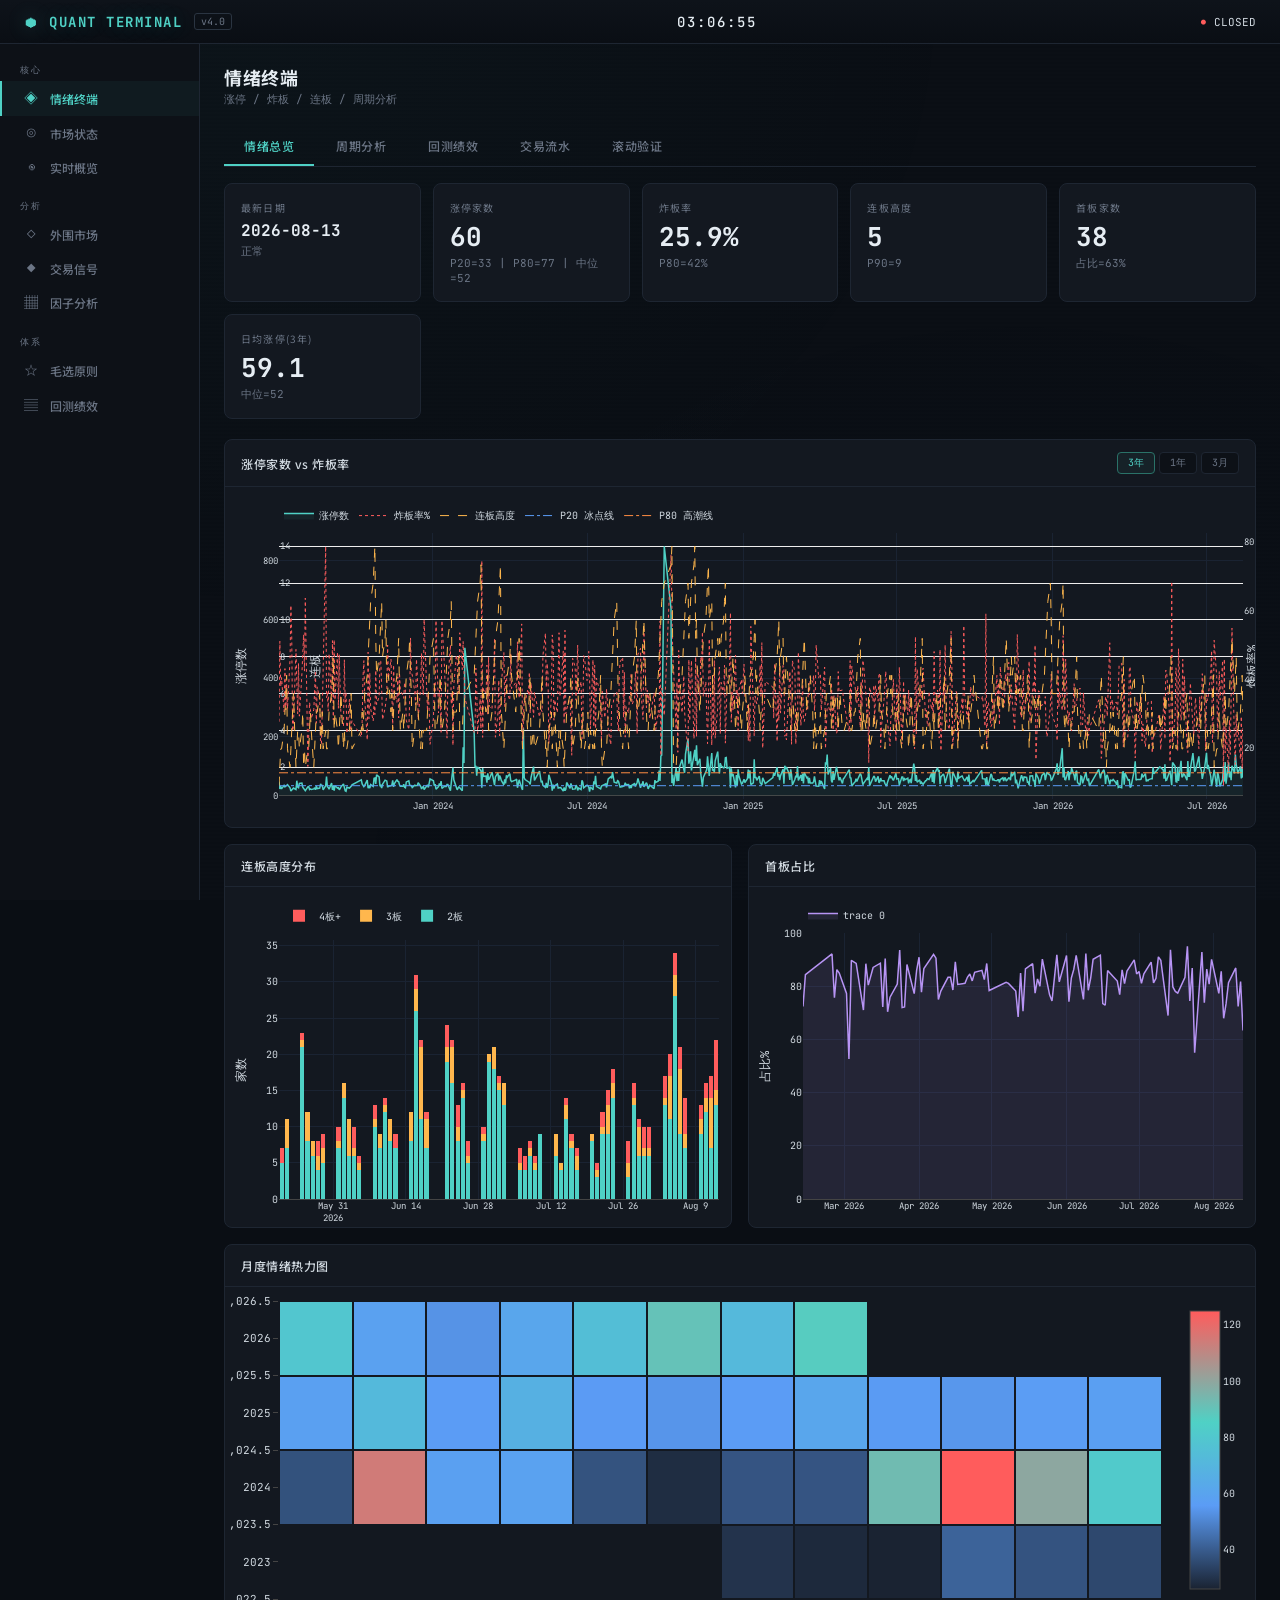
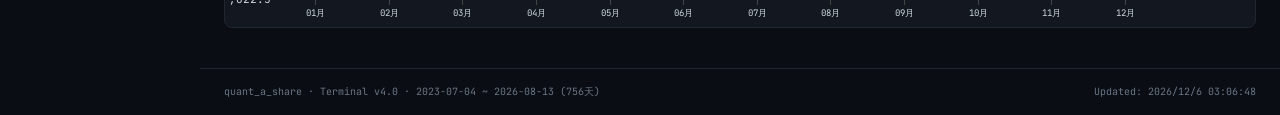
==== commit 25e1b8c1: "全面审查修复: 50项问题(回测前视偏差/冰点日升仓反转/前端NaN瘫痪等) 回测模块(结果可信度): - 消除系统性前视偏差: 信号按T-1收盘计算、T日开盘成交(engine/multi_fact" ====
--- a/web/index.html
+++ b/web/index.html
@@ -7,9 +7,44 @@
 <link rel="preconnect" href="https://fonts.googleapis.com">
 <link href="https://fonts.googleapis.com/css2?family=JetBrains+Mono:wght@300;400;500;700&family=Noto+Sans+SC:wght@300;400;500;700&display=swap" rel="stylesheet">
 <script src="https://cdn.plot.ly/plotly-2.35.2.min.js"></script>
+<link rel="stylesheet" href="css/terminal.css">
 <link rel="stylesheet" href="css/shared.css">
 </head>
 <body>
+
+<header id="topbar">
+  <div class="topbar-left">
+    <span class="logo">⬢ QUANT TERMINAL</span>
+    <span class="version">v4.0</span>
+  </div>
+  <div class="topbar-center">
+    <span id="clock" class="clock">--:--:--</span>
+  </div>
+  <div class="topbar-right">
+    <span id="market-status" class="market-status">●</span>
+    <span id="market-label">LOADING</span>
+  </div>
+</header>
+
+<nav id="sidebar">
+  <div class="nav-section">
+    <div class="nav-section-title">核心</div>
+    <a class="nav-link active" href="index.html"><span class="nav-icon">◈</span>情绪终端</a>
+    <a class="nav-link" href="regime.html"><span class="nav-icon">◎</span>市场状态</a>
+    <a class="nav-link" href="live.html"><span class="nav-icon">◉</span>实时概览</a>
+  </div>
+  <div class="nav-section">
+    <div class="nav-section-title">分析</div>
+    <a class="nav-link" href="overseas.html"><span class="nav-icon">◇</span>外围市场</a>
+    <a class="nav-link" href="signals.html"><span class="nav-icon">◆</span>交易信号</a>
+    <a class="nav-link" href="factors.html"><span class="nav-icon">▦</span>因子分析</a>
+  </div>
+  <div class="nav-section">
+    <div class="nav-section-title">体系</div>
+    <a class="nav-link" href="principles.html"><span class="nav-icon">☆</span>毛选原则</a>
+    <a class="nav-link" href="index.html#tab-backtest"><span class="nav-icon">▤</span>回测绩效</a>
+  </div>
+</nav>
 
 <main id="main">
   <div class="page-header">
@@ -19,7 +54,6 @@
     </div>
   </div>
 
-  <!-- Tab 导航 -->
   <div style="display:flex;gap:2px;margin-bottom:16px;border-bottom:1px solid var(--border)">
     <button class="nav-btn active" data-tab="overview" style="background:none;border:none;border-bottom:2px solid var(--accent);color:var(--accent);font-size:12px;padding:10px 20px;cursor:pointer">情绪总览</button>
     <button class="nav-btn" data-tab="cycle" style="background:none;border:none;border-bottom:2px solid transparent;color:var(--text-dim);font-size:12px;padding:10px 20px;cursor:pointer">周期分析</button>
@@ -28,7 +62,6 @@
     <button class="nav-btn" data-tab="walkforward" style="background:none;border:none;border-bottom:2px solid transparent;color:var(--text-dim);font-size:12px;padding:10px 20px;cursor:pointer">滚动验证</button>
   </div>
 
-  <!-- Tab 1: 情绪总览 -->
   <section id="tab-overview" class="tab-content" style="display:block">
     <div class="kpi-row" id="kpi-row"><div class="loading">加载中</div></div>
     <div class="chart-grid">
@@ -49,7 +82,6 @@
     </div>
   </section>
 
-  <!-- Tab 2: 周期分析 -->
   <section id="tab-cycle" class="tab-content" style="display:none">
     <div class="kpi-row" id="cycle-kpi"></div>
     <div class="chart-grid">
@@ -60,7 +92,6 @@
     </div>
   </section>
 
-  <!-- Tab 3: 回测绩效 -->
   <section id="tab-backtest" class="tab-content" style="display:none">
     <div class="kpi-row" id="bt-kpi"></div>
     <div class="chart-grid">
@@ -70,7 +101,6 @@
     </div>
   </section>
 
-  <!-- Tab 4: 交易流水 -->
   <section id="tab-trades" class="tab-content" style="display:none">
     <div class="table-controls">
       <input type="text" id="trade-search" placeholder="搜索代码/信号/原因..." class="search-input">
@@ -80,17 +110,21 @@
     <div class="table-wrap"><table id="trade-table"><thead><tr id="trade-header"></tr></thead><tbody id="trade-body"></tbody></table></div>
   </section>
 
-  <!-- Tab 5: 滚动验证 -->
   <section id="tab-walkforward" class="tab-content" style="display:none">
     <div class="chart-card span-2"><div class="card-header"><h3>Walk-Forward 滚动验证</h3></div><div id="chart-wf" class="chart-body"></div></div>
     <div id="wf-table-wrap" class="table-wrap"></div>
   </section>
 </main>
 
-<script src="js/shared.js"></script>
+<footer id="footer">
+  <span>quant_a_share · Terminal v4.0 · <span id="data-range">--</span></span>
+  <span id="last-update">--</span>
+</footer>
+
+<script src="js/data-loader.js"></script>
+<script src="js/charts.js"></script>
+<script src="js/app.js"></script>
 <script>
-renderLayout('sentiment');
-
 // Tab 切换
 document.querySelectorAll('.nav-btn[data-tab]').forEach(btn => {
   btn.addEventListener('click', () => {
@@ -107,8 +141,13 @@
     window.dispatchEvent(new Event('resize'));
   });
 });
+
+// 支持 index.html#tab-backtest 这类锚点直达
+const hashTab = location.hash.replace('#', '');
+if (hashTab.startsWith('tab-')) {
+  const btn = document.querySelector(`.nav-btn[data-tab="${hashTab.slice(4)}"]`);
+  if (btn) btn.click();
+}
 </script>
-<script src="js/charts.js"></script>
-<script src="js/app.js"></script>
 </body>
 </html>
--- a/web/css/terminal.css
+++ b/web/css/terminal.css
@@ -0,0 +1,381 @@
+/* ============================================
+   A股情绪终端 · Bloomberg Terminal Style
+   ============================================ */
+
+:root {
+  --bg-deep: #0a0e14;
+  --bg-base: #0d1117;
+  --bg-card: #131820;
+  --bg-hover: #1a2332;
+  --border: #1e2632;
+  --border-light: #2a3441;
+  --text: #d1d9e0;
+  --text-dim: #6b7585;
+  --text-bright: #e6edf3;
+  --accent: #4fd1c5;
+  --accent-dim: #2a7268;
+  --green: #3ee07e;
+  --red: #ff5c5c;
+  --yellow: #ffb74d;
+  --blue: #5b9cf5;
+  --purple: #b794f4;
+  --orange: #ff8c42;
+  --font-mono: 'JetBrains Mono', 'Fira Code', monospace;
+  --font-sans: 'Noto Sans SC', -apple-system, sans-serif;
+}
+
+* { margin: 0; padding: 0; box-sizing: border-box; }
+
+html, body {
+  background: var(--bg-deep);
+  color: var(--text);
+  font-family: var(--font-sans);
+  font-size: 13px;
+  overflow-x: hidden;
+}
+
+body::before {
+  content: '';
+  position: fixed;
+  top: 0; left: 0; right: 0; bottom: 0;
+  background:
+    radial-gradient(ellipse at 20% 0%, rgba(79, 209, 197, 0.03) 0%, transparent 50%),
+    radial-gradient(ellipse at 80% 100%, rgba(91, 156, 245, 0.02) 0%, transparent 50%);
+  pointer-events: none;
+  z-index: 0;
+}
+
+body::after {
+  content: '';
+  position: fixed;
+  top: 0; left: 0; right: 0; bottom: 0;
+  background-image: repeating-linear-gradient(
+    0deg, transparent, transparent 2px, rgba(255,255,255,0.008) 2px, rgba(255,255,255,0.008) 4px
+  );
+  pointer-events: none;
+  z-index: 1;
+}
+
+/* === 顶部栏 === */
+#topbar {
+  position: sticky; top: 0; z-index: 100;
+  display: flex; align-items: center; justify-content: space-between;
+  padding: 0 24px; height: 44px;
+  background: linear-gradient(180deg, #0e131a 0%, #0a0e14 100%);
+  border-bottom: 1px solid var(--border);
+  backdrop-filter: blur(10px);
+}
+
+.topbar-left { display: flex; align-items: center; gap: 12px; }
+.logo {
+  font-family: var(--font-mono);
+  font-weight: 700; font-size: 14px;
+  letter-spacing: 1.5px;
+  color: var(--accent);
+  text-shadow: 0 0 20px rgba(79, 209, 197, 0.3);
+}
+.version {
+  font-family: var(--font-mono);
+  font-size: 10px; color: var(--text-dim);
+  border: 1px solid var(--border-light);
+  padding: 1px 6px; border-radius: 3px;
+}
+
+.topbar-center .clock {
+  font-family: var(--font-mono);
+  font-size: 14px; font-weight: 500;
+  color: var(--text-bright);
+  letter-spacing: 2px;
+}
+
+.topbar-right { display: flex; align-items: center; gap: 8px; font-family: var(--font-mono); font-size: 11px; }
+.market-status { font-size: 8px; }
+.market-status.open { color: var(--green); animation: pulse 2s infinite; }
+.market-status.closed { color: var(--red); }
+.market-status.loading { color: var(--yellow); animation: pulse 1s infinite; }
+
+@keyframes pulse {
+  0%, 100% { opacity: 1; }
+  50% { opacity: 0.4; }
+}
+
+/* === 导航 === */
+#nav {
+  display: flex; gap: 2px;
+  padding: 0 24px;
+  background: var(--bg-base);
+  border-bottom: 1px solid var(--border);
+  position: sticky; top: 44px; z-index: 99;
+}
+
+.nav-btn {
+  background: none; border: none; border-bottom: 2px solid transparent;
+  color: var(--text-dim);
+  font-family: var(--font-sans);
+  font-size: 12px; font-weight: 500;
+  padding: 10px 20px;
+  cursor: pointer;
+  transition: all 0.2s;
+  letter-spacing: 0.5px;
+}
+
+.nav-btn:hover {
+  color: var(--text-bright);
+  background: var(--bg-hover);
+}
+
+.nav-btn.active {
+  color: var(--accent);
+  border-bottom-color: var(--accent);
+}
+
+/* === 主内容 === */
+#main {
+  position: relative; z-index: 2;
+  padding: 20px 24px;
+  max-width: 1600px;
+  margin: 0 auto;
+}
+
+.tab-content { display: none; animation: fadeIn 0.3s ease; }
+.tab-content.active { display: block; }
+
+@keyframes fadeIn {
+  from { opacity: 0; transform: translateY(8px); }
+  to { opacity: 1; transform: translateY(0); }
+}
+
+/* === KPI 卡片 === */
+.kpi-row {
+  display: grid;
+  grid-template-columns: repeat(auto-fit, minmax(180px, 1fr));
+  gap: 12px;
+  margin-bottom: 20px;
+}
+
+.kpi-card {
+  background: var(--bg-card);
+  border: 1px solid var(--border);
+  border-radius: 8px;
+  padding: 16px;
+  position: relative;
+  overflow: hidden;
+  transition: border-color 0.2s, transform 0.2s;
+}
+
+.kpi-card:hover {
+  border-color: var(--border-light);
+  transform: translateY(-2px);
+}
+
+.kpi-card::before {
+  content: '';
+  position: absolute;
+  top: 0; left: 0; right: 0;
+  height: 2px;
+  background: var(--accent);
+  opacity: 0;
+  transition: opacity 0.2s;
+}
+.kpi-card:hover::before { opacity: 1; }
+
+.kpi-label {
+  font-size: 10px;
+  text-transform: uppercase;
+  letter-spacing: 1.2px;
+  color: var(--text-dim);
+  margin-bottom: 6px;
+}
+
+.kpi-value {
+  font-family: var(--font-mono);
+  font-size: 26px;
+  font-weight: 700;
+  color: var(--text-bright);
+  line-height: 1.2;
+}
+
+.kpi-sub {
+  font-family: var(--font-mono);
+  font-size: 11px;
+  color: var(--text-dim);
+  margin-top: 4px;
+}
+
+.kpi-card.alert .kpi-value { color: var(--red); }
+.kpi-card.good .kpi-value { color: var(--green); }
+.kpi-card.warn .kpi-value { color: var(--yellow); }
+
+/* === 图表卡片 === */
+.chart-grid {
+  display: grid;
+  grid-template-columns: repeat(2, 1fr);
+  gap: 16px;
+  margin-bottom: 20px;
+}
+
+.chart-card {
+  background: var(--bg-card);
+  border: 1px solid var(--border);
+  border-radius: 8px;
+  overflow: hidden;
+}
+
+.chart-card.span-2 { grid-column: span 2; }
+
+.card-header {
+  display: flex; align-items: center; justify-content: space-between;
+  padding: 12px 16px;
+  border-bottom: 1px solid var(--border);
+}
+
+.card-header h3 {
+  font-size: 12px;
+  font-weight: 500;
+  color: var(--text);
+  letter-spacing: 0.5px;
+}
+
+.card-hint {
+  font-size: 10px;
+  color: var(--text-dim);
+  font-family: var(--font-mono);
+}
+
+.card-actions { display: flex; gap: 4px; }
+
+.range-btn {
+  background: var(--bg-base);
+  border: 1px solid var(--border);
+  color: var(--text-dim);
+  font-family: var(--font-mono);
+  font-size: 10px;
+  padding: 3px 10px;
+  border-radius: 4px;
+  cursor: pointer;
+  transition: all 0.15s;
+}
+
+.range-btn:hover { color: var(--text); border-color: var(--border-light); }
+.range-btn.active { color: var(--accent); border-color: var(--accent-dim); background: rgba(79, 209, 197, 0.05); }
+
+.chart-body {
+  height: 340px;
+  padding: 4px;
+}
+
+.stats-body {
+  padding: 20px;
+  height: 340px;
+  overflow-y: auto;
+}
+
+/* === 表格 === */
+.table-controls {
+  display: flex; gap: 8px; margin-bottom: 12px;
+  align-items: center;
+}
+
+.search-input {
+  flex: 1;
+  background: var(--bg-card);
+  border: 1px solid var(--border);
+  color: var(--text);
+  font-family: var(--font-mono);
+  font-size: 12px;
+  padding: 8px 14px;
+  border-radius: 6px;
+  outline: none;
+  transition: border-color 0.2s;
+}
+
+.search-input:focus { border-color: var(--accent-dim); }
+
+.table-wrap {
+  background: var(--bg-card);
+  border: 1px solid var(--border);
+  border-radius: 8px;
+  overflow: auto;
+  max-height: 600px;
+}
+
+table {
+  width: 100%;
+  border-collapse: collapse;
+  font-family: var(--font-mono);
+  font-size: 11px;
+}
+
+thead {
+  position: sticky; top: 0;
+  background: var(--bg-base);
+  z-index: 1;
+}
+
+th {
+  padding: 10px 14px;
+  text-align: left;
+  font-weight: 500;
+  color: var(--text-dim);
+  border-bottom: 1px solid var(--border-light);
+  white-space: nowrap;
+  cursor: pointer;
+  user-select: none;
+  text-transform: uppercase;
+  letter-spacing: 0.8px;
+  font-size: 10px;
+}
+
+th:hover { color: var(--text); }
+
+td {
+  padding: 8px 14px;
+  border-bottom: 1px solid var(--border);
+  color: var(--text);
+  white-space: nowrap;
+}
+
+tr:hover { background: var(--bg-hover); }
+
+td.profit { color: var(--green); }
+td.loss { color: var(--red); }
+td.buy { color: var(--blue); }
+td.sell { color: var(--orange); }
+
+/* === 统计面板 === */
+.stats-body .stat-row {
+  display: flex; justify-content: space-between;
+  padding: 10px 0;
+  border-bottom: 1px solid var(--border);
+  font-family: var(--font-mono);
+}
+
+.stats-body .stat-label { color: var(--text-dim); font-size: 12px; }
+.stats-body .stat-val { color: var(--text-bright); font-size: 14px; font-weight: 500; }
+.stats-body .stat-val.green { color: var(--green); }
+.stats-body .stat-val.red { color: var(--red); }
+.stats-body .stat-val.yellow { color: var(--yellow); }
+
+/* === Footer === */
+#footer {
+  position: relative; z-index: 2;
+  display: flex; justify-content: space-between;
+  padding: 16px 24px;
+  border-top: 1px solid var(--border);
+  font-family: var(--font-mono);
+  font-size: 10px;
+  color: var(--text-dim);
+}
+
+/* === 响应式 === */
+@media (max-width: 900px) {
+  .chart-grid { grid-template-columns: 1fr; }
+  .chart-card.span-2 { grid-column: span 1; }
+  .kpi-row { grid-template-columns: repeat(2, 1fr); }
+  #nav { overflow-x: auto; }
+  .nav-btn { white-space: nowrap; }
+}
+
+/* === Plotly 主题覆盖 === */
+.js-plotly-plot .plotly .modebar { display: none !important; }
+.js-plotly-plot .plotly .main-svg { background: transparent !important; }
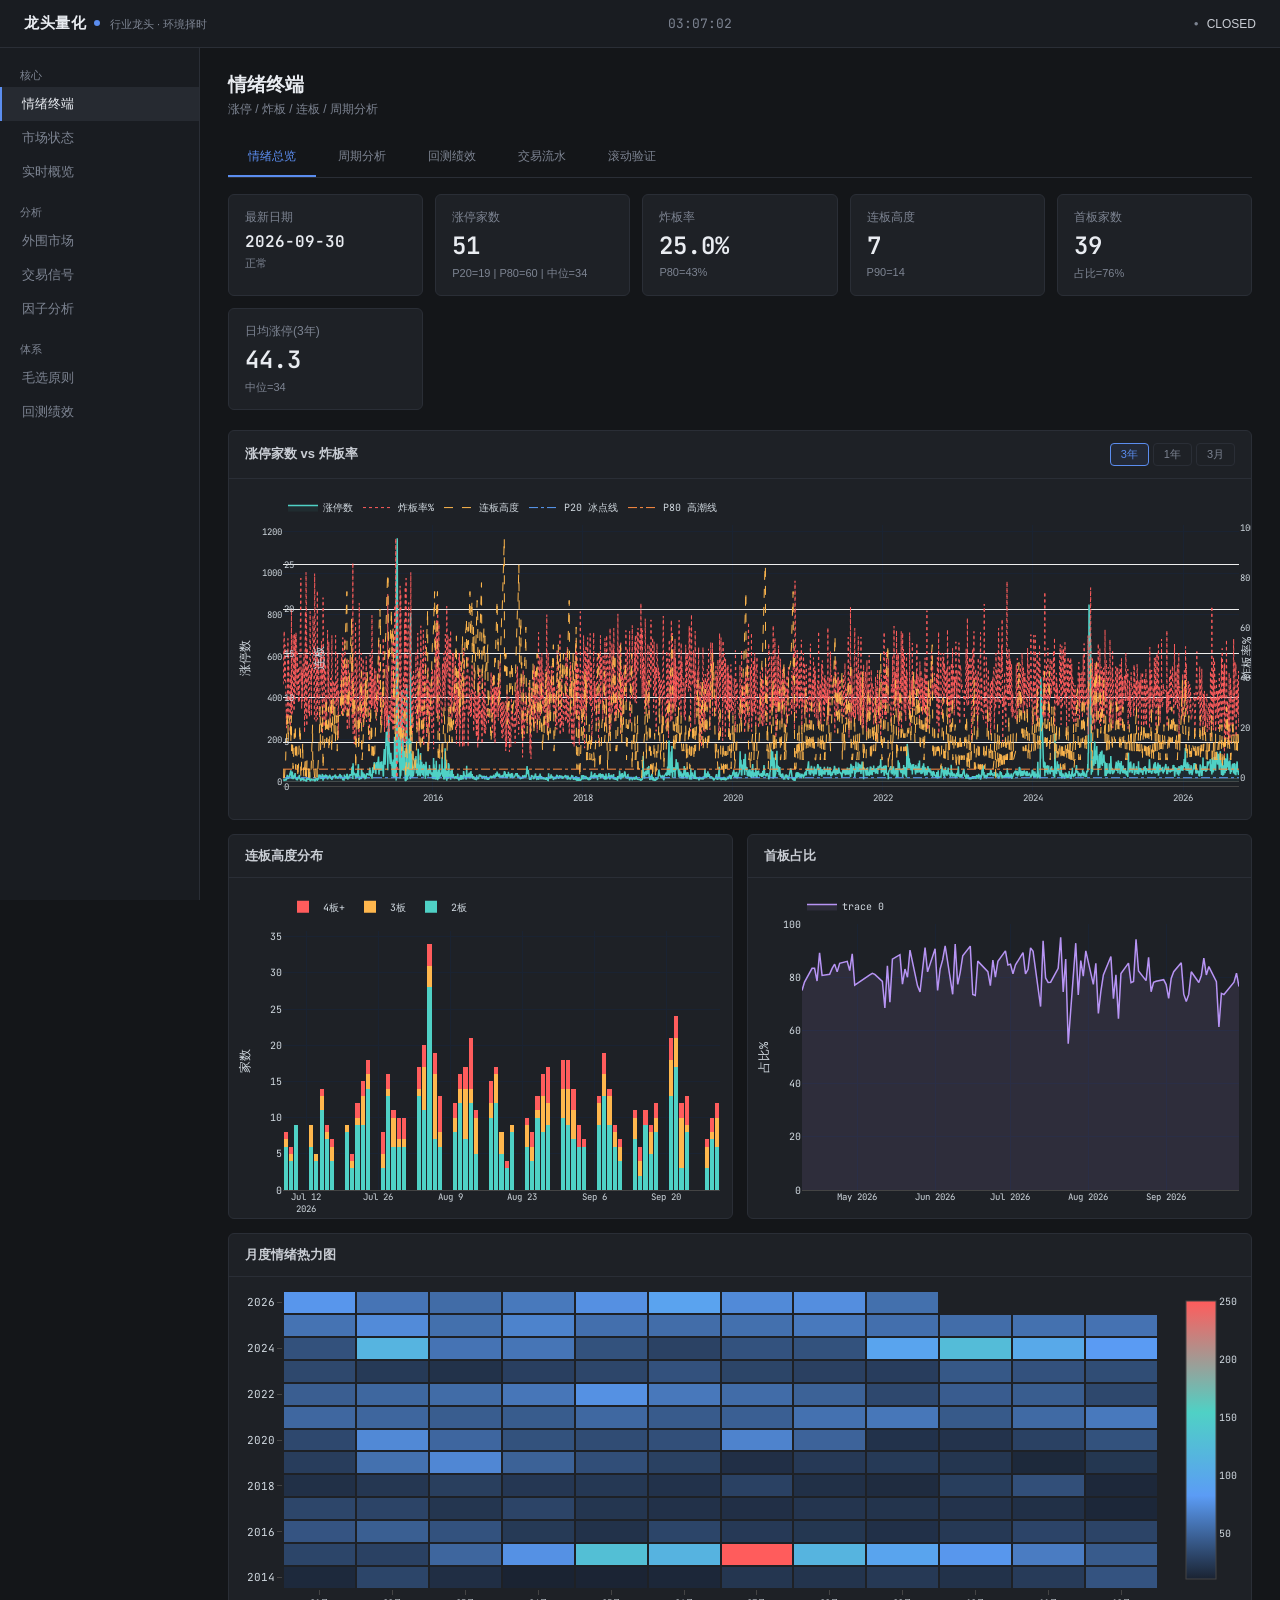
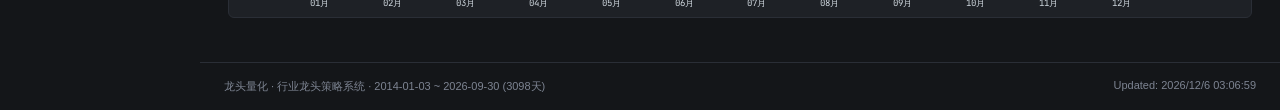
==== commit 73acbab1: "情绪数据扩展至12年(3098天) + "只做A主线"12年验证 + 视觉重设计 情绪数据: 2014-01~2026-09(3098天), 覆盖2015杠杆牛(日均92涨停)/2018熊(23家) " ====
--- a/web/index.html
+++ b/web/index.html
@@ -14,8 +14,8 @@
 
 <header id="topbar">
   <div class="topbar-left">
-    <span class="logo">⬢ QUANT TERMINAL</span>
-    <span class="version">v4.0</span>
+    <span class="logo">龙头量化</span>
+    <span class="version">行业龙头 · 环境择时</span>
   </div>
   <div class="topbar-center">
     <span id="clock" class="clock">--:--:--</span>
@@ -29,20 +29,20 @@
 <nav id="sidebar">
   <div class="nav-section">
     <div class="nav-section-title">核心</div>
-    <a class="nav-link active" href="index.html"><span class="nav-icon">◈</span>情绪终端</a>
-    <a class="nav-link" href="regime.html"><span class="nav-icon">◎</span>市场状态</a>
-    <a class="nav-link" href="live.html"><span class="nav-icon">◉</span>实时概览</a>
+    <a class="nav-link active" href="index.html">情绪终端</a>
+    <a class="nav-link" href="regime.html">市场状态</a>
+    <a class="nav-link" href="live.html">实时概览</a>
   </div>
   <div class="nav-section">
     <div class="nav-section-title">分析</div>
-    <a class="nav-link" href="overseas.html"><span class="nav-icon">◇</span>外围市场</a>
-    <a class="nav-link" href="signals.html"><span class="nav-icon">◆</span>交易信号</a>
-    <a class="nav-link" href="factors.html"><span class="nav-icon">▦</span>因子分析</a>
+    <a class="nav-link" href="overseas.html">外围市场</a>
+    <a class="nav-link" href="signals.html">交易信号</a>
+    <a class="nav-link" href="factors.html">因子分析</a>
   </div>
   <div class="nav-section">
     <div class="nav-section-title">体系</div>
-    <a class="nav-link" href="principles.html"><span class="nav-icon">☆</span>毛选原则</a>
-    <a class="nav-link" href="index.html#tab-backtest"><span class="nav-icon">▤</span>回测绩效</a>
+    <a class="nav-link" href="principles.html">毛选原则</a>
+    <a class="nav-link" href="index.html#tab-backtest">回测绩效</a>
   </div>
 </nav>
 
@@ -117,7 +117,7 @@
 </main>
 
 <footer id="footer">
-  <span>quant_a_share · Terminal v4.0 · <span id="data-range">--</span></span>
+  <span>龙头量化 · 行业龙头策略系统 · <span id="data-range">--</span></span>
   <span id="last-update">--</span>
 </footer>
 
--- a/web/css/terminal.css
+++ b/web/css/terminal.css
@@ -1,381 +1,40 @@
 /* ============================================
-   A股情绪终端 · Bloomberg Terminal Style
+   龙头量化 · 首页专用组件
+   (通用样式见 shared.css; 此文件仅含首页 tab 组件)
    ============================================ */
 
-:root {
-  --bg-deep: #0a0e14;
-  --bg-base: #0d1117;
-  --bg-card: #131820;
-  --bg-hover: #1a2332;
-  --border: #1e2632;
-  --border-light: #2a3441;
-  --text: #d1d9e0;
-  --text-dim: #6b7585;
-  --text-bright: #e6edf3;
-  --accent: #4fd1c5;
-  --accent-dim: #2a7268;
-  --green: #3ee07e;
-  --red: #ff5c5c;
-  --yellow: #ffb74d;
-  --blue: #5b9cf5;
-  --purple: #b794f4;
-  --orange: #ff8c42;
-  --font-mono: 'JetBrains Mono', 'Fira Code', monospace;
-  --font-sans: 'Noto Sans SC', -apple-system, sans-serif;
-}
-
-* { margin: 0; padding: 0; box-sizing: border-box; }
-
-html, body {
-  background: var(--bg-deep);
-  color: var(--text);
-  font-family: var(--font-sans);
-  font-size: 13px;
-  overflow-x: hidden;
-}
-
-body::before {
-  content: '';
-  position: fixed;
-  top: 0; left: 0; right: 0; bottom: 0;
-  background:
-    radial-gradient(ellipse at 20% 0%, rgba(79, 209, 197, 0.03) 0%, transparent 50%),
-    radial-gradient(ellipse at 80% 100%, rgba(91, 156, 245, 0.02) 0%, transparent 50%);
-  pointer-events: none;
-  z-index: 0;
-}
-
-body::after {
-  content: '';
-  position: fixed;
-  top: 0; left: 0; right: 0; bottom: 0;
-  background-image: repeating-linear-gradient(
-    0deg, transparent, transparent 2px, rgba(255,255,255,0.008) 2px, rgba(255,255,255,0.008) 4px
-  );
-  pointer-events: none;
-  z-index: 1;
-}
-
-/* === 顶部栏 === */
-#topbar {
-  position: sticky; top: 0; z-index: 100;
-  display: flex; align-items: center; justify-content: space-between;
-  padding: 0 24px; height: 44px;
-  background: linear-gradient(180deg, #0e131a 0%, #0a0e14 100%);
-  border-bottom: 1px solid var(--border);
-  backdrop-filter: blur(10px);
-}
-
-.topbar-left { display: flex; align-items: center; gap: 12px; }
-.logo {
-  font-family: var(--font-mono);
-  font-weight: 700; font-size: 14px;
-  letter-spacing: 1.5px;
-  color: var(--accent);
-  text-shadow: 0 0 20px rgba(79, 209, 197, 0.3);
-}
-.version {
-  font-family: var(--font-mono);
-  font-size: 10px; color: var(--text-dim);
-  border: 1px solid var(--border-light);
-  padding: 1px 6px; border-radius: 3px;
-}
-
-.topbar-center .clock {
-  font-family: var(--font-mono);
-  font-size: 14px; font-weight: 500;
-  color: var(--text-bright);
-  letter-spacing: 2px;
-}
-
-.topbar-right { display: flex; align-items: center; gap: 8px; font-family: var(--font-mono); font-size: 11px; }
-.market-status { font-size: 8px; }
-.market-status.open { color: var(--green); animation: pulse 2s infinite; }
-.market-status.closed { color: var(--red); }
-.market-status.loading { color: var(--yellow); animation: pulse 1s infinite; }
-
-@keyframes pulse {
-  0%, 100% { opacity: 1; }
-  50% { opacity: 0.4; }
-}
-
-/* === 导航 === */
+/* === 顶部页签导航 === */
 #nav {
   display: flex; gap: 2px;
-  padding: 0 24px;
+  padding: 0 28px;
   background: var(--bg-base);
   border-bottom: 1px solid var(--border);
-  position: sticky; top: 44px; z-index: 99;
+  position: sticky; top: 48px; z-index: 99;
 }
 
 .nav-btn {
   background: none; border: none; border-bottom: 2px solid transparent;
   color: var(--text-dim);
   font-family: var(--font-sans);
-  font-size: 12px; font-weight: 500;
+  font-size: 13px;
   padding: 10px 20px;
   cursor: pointer;
-  transition: all 0.2s;
-  letter-spacing: 0.5px;
+  transition: color 0.15s;
 }
 
-.nav-btn:hover {
-  color: var(--text-bright);
-  background: var(--bg-hover);
-}
+.nav-btn:hover { color: var(--text-bright); }
 
 .nav-btn.active {
-  color: var(--accent);
+  color: var(--text-bright);
   border-bottom-color: var(--accent);
 }
 
-/* === 主内容 === */
-#main {
-  position: relative; z-index: 2;
-  padding: 20px 24px;
-  max-width: 1600px;
-  margin: 0 auto;
-}
-
-.tab-content { display: none; animation: fadeIn 0.3s ease; }
+/* === Tab 内容切换 === */
+.tab-content { display: none; }
 .tab-content.active { display: block; }
-
-@keyframes fadeIn {
-  from { opacity: 0; transform: translateY(8px); }
-  to { opacity: 1; transform: translateY(0); }
-}
-
-/* === KPI 卡片 === */
-.kpi-row {
-  display: grid;
-  grid-template-columns: repeat(auto-fit, minmax(180px, 1fr));
-  gap: 12px;
-  margin-bottom: 20px;
-}
-
-.kpi-card {
-  background: var(--bg-card);
-  border: 1px solid var(--border);
-  border-radius: 8px;
-  padding: 16px;
-  position: relative;
-  overflow: hidden;
-  transition: border-color 0.2s, transform 0.2s;
-}
-
-.kpi-card:hover {
-  border-color: var(--border-light);
-  transform: translateY(-2px);
-}
-
-.kpi-card::before {
-  content: '';
-  position: absolute;
-  top: 0; left: 0; right: 0;
-  height: 2px;
-  background: var(--accent);
-  opacity: 0;
-  transition: opacity 0.2s;
-}
-.kpi-card:hover::before { opacity: 1; }
-
-.kpi-label {
-  font-size: 10px;
-  text-transform: uppercase;
-  letter-spacing: 1.2px;
-  color: var(--text-dim);
-  margin-bottom: 6px;
-}
-
-.kpi-value {
-  font-family: var(--font-mono);
-  font-size: 26px;
-  font-weight: 700;
-  color: var(--text-bright);
-  line-height: 1.2;
-}
-
-.kpi-sub {
-  font-family: var(--font-mono);
-  font-size: 11px;
-  color: var(--text-dim);
-  margin-top: 4px;
-}
-
-.kpi-card.alert .kpi-value { color: var(--red); }
-.kpi-card.good .kpi-value { color: var(--green); }
-.kpi-card.warn .kpi-value { color: var(--yellow); }
-
-/* === 图表卡片 === */
-.chart-grid {
-  display: grid;
-  grid-template-columns: repeat(2, 1fr);
-  gap: 16px;
-  margin-bottom: 20px;
-}
-
-.chart-card {
-  background: var(--bg-card);
-  border: 1px solid var(--border);
-  border-radius: 8px;
-  overflow: hidden;
-}
-
-.chart-card.span-2 { grid-column: span 2; }
-
-.card-header {
-  display: flex; align-items: center; justify-content: space-between;
-  padding: 12px 16px;
-  border-bottom: 1px solid var(--border);
-}
-
-.card-header h3 {
-  font-size: 12px;
-  font-weight: 500;
-  color: var(--text);
-  letter-spacing: 0.5px;
-}
-
-.card-hint {
-  font-size: 10px;
-  color: var(--text-dim);
-  font-family: var(--font-mono);
-}
-
-.card-actions { display: flex; gap: 4px; }
-
-.range-btn {
-  background: var(--bg-base);
-  border: 1px solid var(--border);
-  color: var(--text-dim);
-  font-family: var(--font-mono);
-  font-size: 10px;
-  padding: 3px 10px;
-  border-radius: 4px;
-  cursor: pointer;
-  transition: all 0.15s;
-}
-
-.range-btn:hover { color: var(--text); border-color: var(--border-light); }
-.range-btn.active { color: var(--accent); border-color: var(--accent-dim); background: rgba(79, 209, 197, 0.05); }
-
-.chart-body {
-  height: 340px;
-  padding: 4px;
-}
-
-.stats-body {
-  padding: 20px;
-  height: 340px;
-  overflow-y: auto;
-}
-
-/* === 表格 === */
-.table-controls {
-  display: flex; gap: 8px; margin-bottom: 12px;
-  align-items: center;
-}
-
-.search-input {
-  flex: 1;
-  background: var(--bg-card);
-  border: 1px solid var(--border);
-  color: var(--text);
-  font-family: var(--font-mono);
-  font-size: 12px;
-  padding: 8px 14px;
-  border-radius: 6px;
-  outline: none;
-  transition: border-color 0.2s;
-}
-
-.search-input:focus { border-color: var(--accent-dim); }
-
-.table-wrap {
-  background: var(--bg-card);
-  border: 1px solid var(--border);
-  border-radius: 8px;
-  overflow: auto;
-  max-height: 600px;
-}
-
-table {
-  width: 100%;
-  border-collapse: collapse;
-  font-family: var(--font-mono);
-  font-size: 11px;
-}
-
-thead {
-  position: sticky; top: 0;
-  background: var(--bg-base);
-  z-index: 1;
-}
-
-th {
-  padding: 10px 14px;
-  text-align: left;
-  font-weight: 500;
-  color: var(--text-dim);
-  border-bottom: 1px solid var(--border-light);
-  white-space: nowrap;
-  cursor: pointer;
-  user-select: none;
-  text-transform: uppercase;
-  letter-spacing: 0.8px;
-  font-size: 10px;
-}
-
-th:hover { color: var(--text); }
-
-td {
-  padding: 8px 14px;
-  border-bottom: 1px solid var(--border);
-  color: var(--text);
-  white-space: nowrap;
-}
-
-tr:hover { background: var(--bg-hover); }
-
-td.profit { color: var(--green); }
-td.loss { color: var(--red); }
-td.buy { color: var(--blue); }
-td.sell { color: var(--orange); }
-
-/* === 统计面板 === */
-.stats-body .stat-row {
-  display: flex; justify-content: space-between;
-  padding: 10px 0;
-  border-bottom: 1px solid var(--border);
-  font-family: var(--font-mono);
-}
-
-.stats-body .stat-label { color: var(--text-dim); font-size: 12px; }
-.stats-body .stat-val { color: var(--text-bright); font-size: 14px; font-weight: 500; }
-.stats-body .stat-val.green { color: var(--green); }
-.stats-body .stat-val.red { color: var(--red); }
-.stats-body .stat-val.yellow { color: var(--yellow); }
-
-/* === Footer === */
-#footer {
-  position: relative; z-index: 2;
-  display: flex; justify-content: space-between;
-  padding: 16px 24px;
-  border-top: 1px solid var(--border);
-  font-family: var(--font-mono);
-  font-size: 10px;
-  color: var(--text-dim);
-}
 
 /* === 响应式 === */
 @media (max-width: 900px) {
-  .chart-grid { grid-template-columns: 1fr; }
-  .chart-card.span-2 { grid-column: span 1; }
-  .kpi-row { grid-template-columns: repeat(2, 1fr); }
   #nav { overflow-x: auto; }
   .nav-btn { white-space: nowrap; }
 }
-
-/* === Plotly 主题覆盖 === */
-.js-plotly-plot .plotly .modebar { display: none !important; }
-.js-plotly-plot .plotly .main-svg { background: transparent !important; }
--- a/web/css/shared.css
+++ b/web/css/shared.css
@@ -1,27 +1,33 @@
 /* ============================================
-   共享布局框架 · 多页面应用基础
+   龙头量化 · 界面框架
+   设计原则: 克制、专业、信息优先
+   约定: A股红涨绿跌 (up=红, down=绿)
    ============================================ */
 
 :root {
-  --bg-deep: #0a0e14;
-  --bg-base: #0d1117;
-  --bg-card: #131820;
-  --bg-hover: #1a2332;
-  --border: #1e2632;
-  --border-light: #2a3441;
-  --text: #d1d9e0;
-  --text-dim: #6b7585;
-  --text-bright: #e6edf3;
-  --accent: #4fd1c5;
-  --accent-dim: #2a7268;
-  --green: #3ee07e;
-  --red: #ff5c5c;
-  --yellow: #ffb74d;
-  --blue: #5b9cf5;
-  --purple: #b794f4;
-  --orange: #ff8c42;
-  --font-mono: 'JetBrains Mono', 'Fira Code', monospace;
-  --font-sans: 'Noto Sans SC', -apple-system, sans-serif;
+  --bg-deep: #141619;
+  --bg-base: #191c21;
+  --bg-card: #1e2126;
+  --bg-hover: #262a31;
+  --border: #2a2e36;
+  --border-light: #383d47;
+  --text: #c9cdd4;
+  --text-dim: #7d8492;
+  --text-bright: #e9ecf1;
+  --accent: #5b8def;
+  --accent-dim: #3d63ad;
+  /* A股约定: 红涨绿跌 */
+  --up: #d9524f;
+  --down: #35a06b;
+  /* 兼容旧类名(good/profit→红, alert/loss→绿) */
+  --green: #35a06b;
+  --red: #d9524f;
+  --yellow: #d9a441;
+  --blue: #5b8def;
+  --purple: #a48ad4;
+  --orange: #d98a3d;
+  --font-sans: -apple-system, 'PingFang SC', 'Microsoft YaHei', 'Segoe UI', sans-serif;
+  --font-mono: 'SF Mono', 'Cascadia Mono', Consolas, 'JetBrains Mono', monospace;
   --sidebar-w: 200px;
 }
 
@@ -35,64 +41,45 @@
   overflow-x: hidden;
 }
 
-body::before {
-  content: '';
-  position: fixed;
-  top: 0; left: 0; right: 0; bottom: 0;
-  background:
-    radial-gradient(ellipse at 20% 0%, rgba(79, 209, 197, 0.03) 0%, transparent 50%),
-    radial-gradient(ellipse at 80% 100%, rgba(91, 156, 245, 0.02) 0%, transparent 50%);
-  pointer-events: none;
-  z-index: 0;
-}
-
-body::after {
-  content: '';
-  position: fixed;
-  top: 0; left: 0; right: 0; bottom: 0;
-  background-image: repeating-linear-gradient(
-    0deg, transparent, transparent 2px, rgba(255,255,255,0.008) 2px, rgba(255,255,255,0.008) 4px
-  );
-  pointer-events: none;
-  z-index: 1;
-}
-
 /* === 顶部栏 === */
 #topbar {
   position: sticky; top: 0; z-index: 100;
   display: flex; align-items: center; justify-content: space-between;
-  padding: 0 24px; height: 44px;
-  background: linear-gradient(180deg, #0e131a 0%, #0a0e14 100%);
+  padding: 0 24px; height: 48px;
+  background: var(--bg-base);
   border-bottom: 1px solid var(--border);
-  backdrop-filter: blur(10px);
-}
-
-.topbar-left { display: flex; align-items: center; gap: 12px; }
+}
+
+.topbar-left { display: flex; align-items: baseline; gap: 10px; }
 .logo {
-  font-family: var(--font-mono);
-  font-weight: 700; font-size: 14px;
-  letter-spacing: 1.5px;
-  color: var(--accent);
-  text-shadow: 0 0 20px rgba(79, 209, 197, 0.3);
+  font-weight: 600; font-size: 15px;
+  color: var(--text-bright);
+  letter-spacing: 0.5px;
+}
+.logo::after {
+  content: '';
+  display: inline-block;
+  width: 6px; height: 6px;
+  border-radius: 50%;
+  background: var(--accent);
+  margin-left: 8px;
+  vertical-align: 2px;
 }
 .version {
-  font-family: var(--font-mono);
-  font-size: 10px; color: var(--text-dim);
-  border: 1px solid var(--border-light);
-  padding: 1px 6px; border-radius: 3px;
+  font-size: 11px; color: var(--text-dim);
 }
 
 .topbar-center .clock {
   font-family: var(--font-mono);
-  font-size: 14px; font-weight: 500;
-  color: var(--text-bright);
-  letter-spacing: 2px;
-}
-
-.topbar-right { display: flex; align-items: center; gap: 8px; font-family: var(--font-mono); font-size: 11px; }
+  font-variant-numeric: tabular-nums;
+  font-size: 13px;
+  color: var(--text-dim);
+}
+
+.topbar-right { display: flex; align-items: center; gap: 8px; font-size: 12px; }
 .market-status { font-size: 8px; }
-.market-status.open { color: var(--green); animation: pulse 2s infinite; }
-.market-status.closed { color: var(--red); }
+.market-status.open { color: var(--up); }
+.market-status.closed { color: var(--text-dim); }
 .market-status.loading { color: var(--yellow); animation: pulse 1s infinite; }
 
 @keyframes pulse {
@@ -102,36 +89,30 @@
 
 /* === 侧边导航 === */
 #sidebar {
-  position: fixed; top: 44px; left: 0; bottom: 0;
+  position: fixed; top: 48px; left: 0; bottom: 0;
   width: var(--sidebar-w);
   background: var(--bg-base);
   border-right: 1px solid var(--border);
   z-index: 90;
   overflow-y: auto;
-  padding: 12px 0;
-}
-
-.nav-section {
-  margin-bottom: 8px;
-}
+  padding: 10px 0;
+}
+
+.nav-section { margin-bottom: 6px; }
 
 .nav-section-title {
-  font-size: 9px;
-  text-transform: uppercase;
-  letter-spacing: 1.5px;
-  color: var(--text-dim);
-  padding: 8px 20px 4px;
-  font-family: var(--font-mono);
+  font-size: 11px;
+  color: var(--text-dim);
+  padding: 10px 20px 4px;
 }
 
 .nav-link {
-  display: flex; align-items: center; gap: 10px;
+  display: flex; align-items: center;
   padding: 8px 20px;
   color: var(--text-dim);
   text-decoration: none;
-  font-size: 12px;
-  font-weight: 500;
-  transition: all 0.15s;
+  font-size: 13px;
+  transition: color 0.15s, background 0.15s;
   border-left: 2px solid transparent;
 }
 
@@ -141,22 +122,15 @@
 }
 
 .nav-link.active {
-  color: var(--accent);
+  color: var(--text-bright);
   border-left-color: var(--accent);
-  background: rgba(79, 209, 197, 0.05);
-}
-
-.nav-link .nav-icon {
-  font-family: var(--font-mono);
-  font-size: 14px;
-  width: 18px;
-  text-align: center;
+  background: var(--bg-hover);
 }
 
 /* === 主内容区 === */
 #main {
   position: relative; z-index: 2;
-  padding: 20px 24px;
+  padding: 24px 28px;
   margin-left: var(--sidebar-w);
   max-width: 1600px;
 }
@@ -167,17 +141,15 @@
 }
 
 .page-title {
-  font-size: 18px;
-  font-weight: 700;
-  color: var(--text-bright);
-  letter-spacing: 0.5px;
+  font-size: 19px;
+  font-weight: 600;
+  color: var(--text-bright);
 }
 
 .page-subtitle {
-  font-size: 11px;
-  color: var(--text-dim);
-  font-family: var(--font-mono);
-  margin-top: 2px;
+  font-size: 12px;
+  color: var(--text-dim);
+  margin-top: 3px;
 }
 
 /* === KPI 卡片 === */
@@ -191,68 +163,50 @@
 .kpi-card {
   background: var(--bg-card);
   border: 1px solid var(--border);
-  border-radius: 8px;
-  padding: 16px;
-  position: relative;
-  overflow: hidden;
-  transition: border-color 0.2s, transform 0.2s;
-}
-
-.kpi-card:hover {
-  border-color: var(--border-light);
-  transform: translateY(-2px);
-}
-
-.kpi-card::before {
-  content: '';
-  position: absolute;
-  top: 0; left: 0; right: 0;
-  height: 2px;
-  background: var(--accent);
-  opacity: 0;
-  transition: opacity 0.2s;
-}
-.kpi-card:hover::before { opacity: 1; }
+  border-radius: 6px;
+  padding: 14px 16px;
+}
+
+.kpi-card:hover { border-color: var(--border-light); }
 
 .kpi-label {
-  font-size: 10px;
-  text-transform: uppercase;
-  letter-spacing: 1.2px;
+  font-size: 12px;
   color: var(--text-dim);
   margin-bottom: 6px;
 }
 
 .kpi-value {
   font-family: var(--font-mono);
-  font-size: 26px;
-  font-weight: 700;
+  font-variant-numeric: tabular-nums;
+  font-size: 24px;
+  font-weight: 600;
   color: var(--text-bright);
   line-height: 1.2;
 }
 
 .kpi-sub {
-  font-family: var(--font-mono);
-  font-size: 11px;
-  color: var(--text-dim);
-  margin-top: 4px;
-}
-
-.kpi-card.alert .kpi-value { color: var(--red); }
-.kpi-card.good .kpi-value { color: var(--green); }
+  font-size: 11px;
+  color: var(--text-dim);
+  margin-top: 5px;
+}
+
+/* 涨跌语义: 红涨绿跌 (A股约定) */
+.kpi-card.alert .kpi-value { color: var(--down); }
+.kpi-card.good .kpi-value { color: var(--up); }
 .kpi-card.warn .kpi-value { color: var(--yellow); }
 
 /* === 图表卡片 === */
 .chart-grid {
   display: grid;
   grid-template-columns: repeat(2, 1fr);
-  gap: 16px;
+  gap: 14px;
   margin-bottom: 20px;
 }
 
 .chart-card {
   background: var(--bg-card);
   border: 1px solid var(--border);
-  border-radius: 8px;
+  border-radius: 6px;
   overflow: hidden;
 }
 
@@ -266,42 +220,36 @@
 }
 
 .card-header h3 {
-  font-size: 12px;
-  font-weight: 500;
+  font-size: 13px;
+  font-weight: 600;
   color: var(--text);
-  letter-spacing: 0.5px;
 }
 
 .card-hint {
-  font-size: 10px;
-  color: var(--text-dim);
-  font-family: var(--font-mono);
+  font-size: 11px;
+  color: var(--text-dim);
 }
 
 .card-actions { display: flex; gap: 4px; }
 
 .range-btn {
-  background: var(--bg-base);
-  border: 1px solid var(--border);
-  color: var(--text-dim);
-  font-family: var(--font-mono);
-  font-size: 10px;
+  background: transparent;
+  border: 1px solid var(--border);
+  color: var(--text-dim);
+  font-size: 11px;
   padding: 3px 10px;
   border-radius: 4px;
   cursor: pointer;
-  transition: all 0.15s;
+  transition: color 0.15s, border-color 0.15s;
 }
 
 .range-btn:hover { color: var(--text); border-color: var(--border-light); }
-.range-btn.active { color: var(--accent); border-color: var(--accent-dim); background: rgba(79, 209, 197, 0.05); }
-
-.chart-body {
-  height: 340px;
-  padding: 4px;
-}
+.range-btn.active { color: var(--accent); border-color: var(--accent); background: rgba(91, 141, 239, 0.08); }
+
+.chart-body { height: 340px; padding: 4px; }
 
 .stats-body {
-  padding: 20px;
+  padding: 18px 20px;
   height: 340px;
   overflow-y: auto;
 }
@@ -317,20 +265,19 @@
   background: var(--bg-card);
   border: 1px solid var(--border);
   color: var(--text);
-  font-family: var(--font-mono);
-  font-size: 12px;
+  font-size: 13px;
   padding: 8px 14px;
   border-radius: 6px;
   outline: none;
   transition: border-color 0.2s;
 }
 
-.search-input:focus { border-color: var(--accent-dim); }
+.search-input:focus { border-color: var(--accent); }
 
 .table-wrap {
   background: var(--bg-card);
   border: 1px solid var(--border);
-  border-radius: 8px;
+  border-radius: 6px;
   overflow: auto;
   max-height: 600px;
 }
@@ -338,8 +285,8 @@
 table {
   width: 100%;
   border-collapse: collapse;
-  font-family: var(--font-mono);
-  font-size: 11px;
+  font-size: 12px;
+  font-variant-numeric: tabular-nums;
 }
 
 thead {
@@ -349,15 +296,12 @@
 }
 
 th {
-  padding: 10px 14px;
+  padding: 9px 14px;
   text-align: left;
   font-weight: 500;
   color: var(--text-dim);
   border-bottom: 1px solid var(--border-light);
   white-space: nowrap;
-  text-transform: uppercase;
-  letter-spacing: 0.8px;
-  font-size: 10px;
 }
 
 td {
@@ -369,38 +313,37 @@
 
 tr:hover { background: var(--bg-hover); }
 
-td.profit { color: var(--green); }
-td.loss { color: var(--red); }
-td.buy { color: var(--blue); }
-td.sell { color: var(--orange); }
+/* A股约定: 红涨绿跌 */
+td.profit, .profit { color: var(--up); }
+td.loss, .loss { color: var(--down); }
+td.buy { color: var(--up); }
+td.sell { color: var(--down); }
 
 /* === 统计面板 === */
 .stats-body .stat-row {
   display: flex; justify-content: space-between;
   padding: 10px 0;
   border-bottom: 1px solid var(--border);
-  font-family: var(--font-mono);
 }
 
 .stats-body .stat-label { color: var(--text-dim); font-size: 12px; }
-.stats-body .stat-val { color: var(--text-bright); font-size: 14px; font-weight: 500; }
-.stats-body .stat-val.green { color: var(--green); }
-.stats-body .stat-val.red { color: var(--red); }
+.stats-body .stat-val { color: var(--text-bright); font-size: 13px; font-weight: 500; }
+/* 红涨绿跌: green类=下跌, red类=上涨 (兼容旧类名) */
+.stats-body .stat-val.green { color: var(--down); }
+.stats-body .stat-val.red { color: var(--up); }
 .stats-body .stat-val.yellow { color: var(--yellow); }
 
 /* === 原则卡片 === */
 .principle-card {
   background: var(--bg-card);
   border: 1px solid var(--border);
-  border-radius: 8px;
+  border-radius: 6px;
   padding: 20px;
-  margin-bottom: 16px;
+  margin-bottom: 14px;
   transition: border-color 0.2s;
 }
 
-.principle-card:hover {
-  border-color: var(--accent-dim);
-}
+.principle-card:hover { border-color: var(--border-light); }
 
 .principle-header {
   display: flex; align-items: center; gap: 12px;
@@ -409,13 +352,18 @@
 
 .principle-icon {
   font-family: var(--font-mono);
-  font-size: 24px;
-  color: var(--accent);
+  font-size: 13px;
+  color: var(--text-dim);
+  width: 28px; height: 28px;
+  border: 1px solid var(--border-light);
+  border-radius: 4px;
+  display: inline-flex; align-items: center; justify-content: center;
+  flex-shrink: 0;
 }
 
 .principle-name {
   font-size: 15px;
-  font-weight: 700;
+  font-weight: 600;
   color: var(--text-bright);
 }
 
@@ -423,33 +371,30 @@
   font-size: 12px;
   color: var(--text);
   margin-bottom: 12px;
+  line-height: 1.7;
+}
+
+.principle-list { list-style: none; padding: 0; }
+
+.principle-list li {
+  padding: 5px 0 5px 14px;
+  font-size: 12px;
+  color: var(--text-dim);
+  position: relative;
   line-height: 1.6;
 }
 
-.principle-list {
-  list-style: none;
-  padding: 0;
-}
-
-.principle-list li {
-  padding: 6px 0 6px 16px;
-  font-size: 12px;
-  color: var(--text-dim);
-  position: relative;
-  line-height: 1.5;
-}
-
 .principle-list li::before {
-  content: '▸';
+  content: '';
   position: absolute;
-  left: 0;
-  color: var(--accent);
+  left: 0; top: 12px;
+  width: 5px; height: 1px;
+  background: var(--accent);
 }
 
 .principle-module {
   margin-top: 10px;
-  font-family: var(--font-mono);
-  font-size: 10px;
+  font-size: 11px;
   color: var(--text-dim);
   padding: 4px 8px;
   background: var(--bg-base);
@@ -462,16 +407,14 @@
   display: inline-block;
   padding: 2px 8px;
   border-radius: 4px;
-  font-family: var(--font-mono);
-  font-size: 10px;
+  font-size: 11px;
   font-weight: 500;
-  letter-spacing: 0.5px;
-}
-
-.badge.bull { background: rgba(62, 224, 126, 0.15); color: var(--green); }
-.badge.bear { background: rgba(255, 92, 92, 0.15); color: var(--red); }
-.badge.shock { background: rgba(255, 183, 77, 0.15); color: var(--yellow); }
-.badge.neutral { background: rgba(107, 117, 133, 0.15); color: var(--text-dim); }
+}
+
+.badge.bull { background: rgba(217, 82, 79, 0.14); color: var(--up); }
+.badge.bear { background: rgba(53, 160, 107, 0.14); color: var(--down); }
+.badge.shock { background: rgba(217, 164, 65, 0.14); color: var(--yellow); }
+.badge.neutral { background: rgba(125, 132, 146, 0.14); color: var(--text-dim); }
 
 /* === Footer === */
 #footer {
@@ -480,8 +423,7 @@
   padding: 16px 24px;
   margin-left: var(--sidebar-w);
   border-top: 1px solid var(--border);
-  font-family: var(--font-mono);
-  font-size: 10px;
+  font-size: 11px;
   color: var(--text-dim);
 }
 
@@ -504,7 +446,6 @@
   text-align: center;
   padding: 60px;
   color: var(--text-dim);
-  font-family: var(--font-mono);
   font-size: 12px;
 }
 
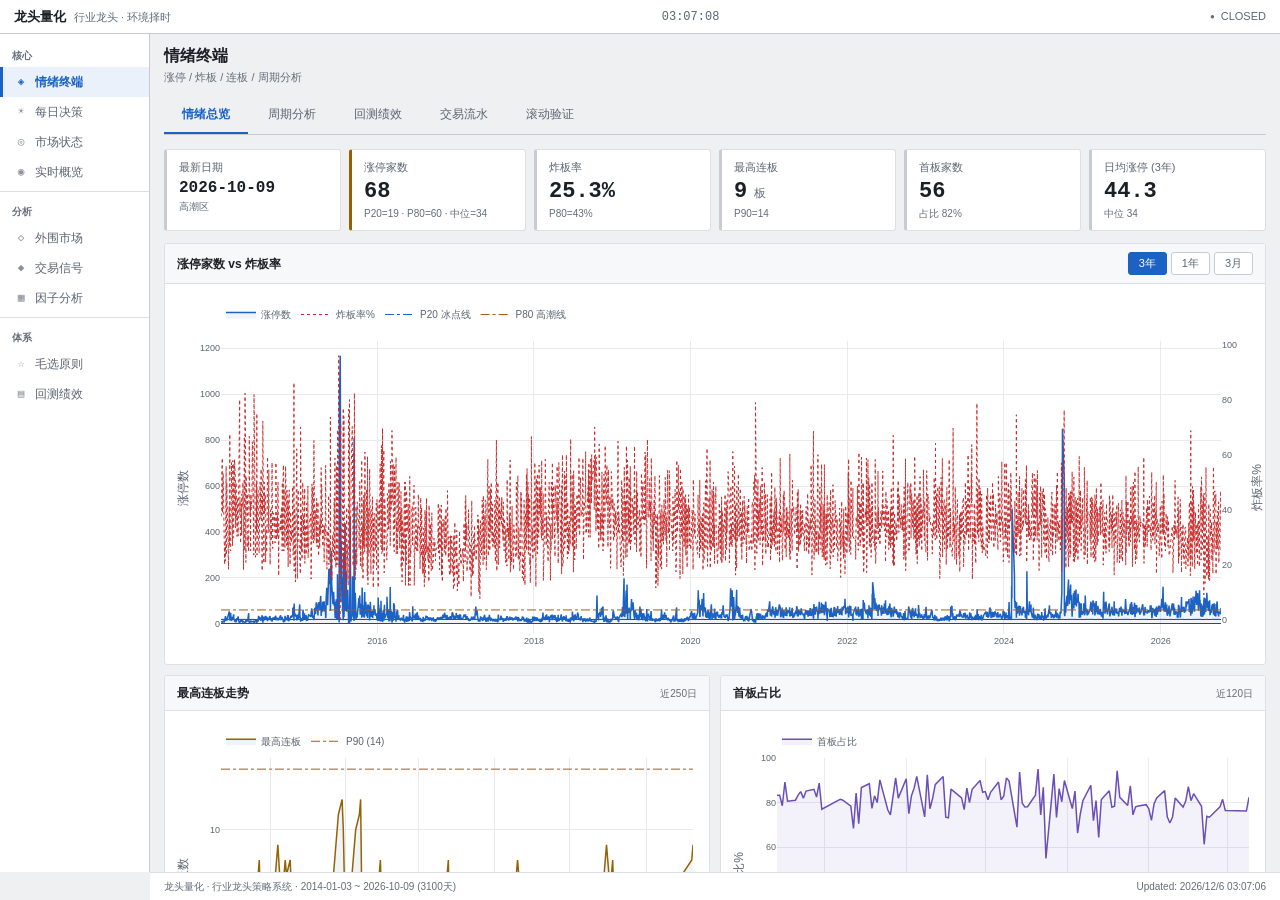
==== commit a7af911c: "refactor(web): 前端架构归并 + WCAG AA 配色 + README 重写 审查发现三个结构性问题: 次要文字对比度不合格(2.3~2.6:1)、首屏图表 5trace 双 Y 轴刻" ====
--- a/web/index.html
+++ b/web/index.html
@@ -4,47 +4,10 @@
 <meta charset="UTF-8">
 <meta name="viewport" content="width=device-width, initial-scale=1.0">
 <title>情绪终端 · Sentiment Terminal</title>
-<link rel="preconnect" href="https://fonts.googleapis.com">
-<link href="https://fonts.googleapis.com/css2?family=JetBrains+Mono:wght@300;400;500;700&family=Noto+Sans+SC:wght@300;400;500;700&display=swap" rel="stylesheet">
 <script src="https://cdn.plot.ly/plotly-2.35.2.min.js"></script>
-<link rel="stylesheet" href="css/terminal.css">
 <link rel="stylesheet" href="css/shared.css">
 </head>
 <body>
-
-<header id="topbar">
-  <div class="topbar-left">
-    <span class="logo">龙头量化</span>
-    <span class="version">行业龙头 · 环境择时</span>
-  </div>
-  <div class="topbar-center">
-    <span id="clock" class="clock">--:--:--</span>
-  </div>
-  <div class="topbar-right">
-    <span id="market-status" class="market-status">●</span>
-    <span id="market-label">LOADING</span>
-  </div>
-</header>
-
-<nav id="sidebar">
-  <div class="nav-section">
-    <div class="nav-section-title">核心</div>
-    <a class="nav-link active" href="index.html">情绪终端</a>
-    <a class="nav-link" href="regime.html">市场状态</a>
-    <a class="nav-link" href="live.html">实时概览</a>
-  </div>
-  <div class="nav-section">
-    <div class="nav-section-title">分析</div>
-    <a class="nav-link" href="overseas.html">外围市场</a>
-    <a class="nav-link" href="signals.html">交易信号</a>
-    <a class="nav-link" href="factors.html">因子分析</a>
-  </div>
-  <div class="nav-section">
-    <div class="nav-section-title">体系</div>
-    <a class="nav-link" href="principles.html">毛选原则</a>
-    <a class="nav-link" href="index.html#tab-backtest">回测绩效</a>
-  </div>
-</nav>
 
 <main id="main">
   <div class="page-header">
@@ -54,15 +17,15 @@
     </div>
   </div>
 
-  <div style="display:flex;gap:2px;margin-bottom:16px;border-bottom:1px solid var(--border)">
-    <button class="nav-btn active" data-tab="overview" style="background:none;border:none;border-bottom:2px solid var(--accent);color:var(--accent);font-size:12px;padding:10px 20px;cursor:pointer">情绪总览</button>
-    <button class="nav-btn" data-tab="cycle" style="background:none;border:none;border-bottom:2px solid transparent;color:var(--text-dim);font-size:12px;padding:10px 20px;cursor:pointer">周期分析</button>
-    <button class="nav-btn" data-tab="backtest" style="background:none;border:none;border-bottom:2px solid transparent;color:var(--text-dim);font-size:12px;padding:10px 20px;cursor:pointer">回测绩效</button>
-    <button class="nav-btn" data-tab="trades" style="background:none;border:none;border-bottom:2px solid transparent;color:var(--text-dim);font-size:12px;padding:10px 20px;cursor:pointer">交易流水</button>
-    <button class="nav-btn" data-tab="walkforward" style="background:none;border:none;border-bottom:2px solid transparent;color:var(--text-dim);font-size:12px;padding:10px 20px;cursor:pointer">滚动验证</button>
-  </div>
+  <nav class="tab-nav">
+    <button class="tab-btn active" data-tab="overview">情绪总览</button>
+    <button class="tab-btn" data-tab="cycle">周期分析</button>
+    <button class="tab-btn" data-tab="backtest">回测绩效</button>
+    <button class="tab-btn" data-tab="trades">交易流水</button>
+    <button class="tab-btn" data-tab="walkforward">滚动验证</button>
+  </nav>
 
-  <section id="tab-overview" class="tab-content" style="display:block">
+  <section id="tab-overview" class="tab-content active">
     <div class="kpi-row" id="kpi-row"><div class="loading">加载中</div></div>
     <div class="chart-grid">
       <div class="chart-card span-2">
@@ -74,80 +37,99 @@
             <button class="range-btn" data-range="3m">3月</button>
           </div>
         </div>
-        <div id="chart-zt-zhaban" class="chart-body"></div>
+        <div id="chart-zt-zhaban" class="chart-body tall"></div>
       </div>
-      <div class="chart-card"><div class="card-header"><h3>连板高度分布</h3></div><div id="chart-lianban" class="chart-body"></div></div>
-      <div class="chart-card"><div class="card-header"><h3>首板占比</h3></div><div id="chart-shouban" class="chart-body"></div></div>
-      <div class="chart-card span-2"><div class="card-header"><h3>月度情绪热力图</h3></div><div id="chart-monthly-heat" class="chart-body"></div></div>
+      <div class="chart-card">
+        <div class="card-header"><h3>最高连板走势</h3><span class="card-hint">近250日</span></div>
+        <div id="chart-lianban-height" class="chart-body"></div>
+      </div>
+      <div class="chart-card">
+        <div class="card-header"><h3>首板占比</h3><span class="card-hint">近120日</span></div>
+        <div id="chart-shouban" class="chart-body"></div>
+      </div>
+      <div class="chart-card span-2">
+        <div class="card-header"><h3>连板梯队结构</h3><span class="card-hint">近60日</span></div>
+        <div id="chart-lianban" class="chart-body"></div>
+      </div>
+      <div class="chart-card span-2">
+        <div class="card-header"><h3>月度情绪热力图</h3><span class="card-hint">日均涨停家数</span></div>
+        <div id="chart-monthly-heat" class="chart-body"></div>
+      </div>
     </div>
   </section>
 
-  <section id="tab-cycle" class="tab-content" style="display:none">
+  <section id="tab-cycle" class="tab-content">
     <div class="kpi-row" id="cycle-kpi"></div>
     <div class="chart-grid">
-      <div class="chart-card span-2"><div class="card-header"><h3>冰点 / 高潮标记</h3><span class="card-hint">蓝=冰点 | 红=高潮</span></div><div id="chart-bing-gao" class="chart-body"></div></div>
-      <div class="chart-card"><div class="card-header"><h3>年度情绪对比</h3></div><div id="chart-yearly" class="chart-body"></div></div>
-      <div class="chart-card"><div class="card-header"><h3>冰点反转统计</h3></div><div id="reversal-stats" class="stats-body"></div></div>
-      <div class="chart-card span-2"><div class="card-header"><h3>连板梯队 (近60日)</h3></div><div id="chart-echelon" class="chart-body"></div></div>
+      <div class="chart-card span-2">
+        <div class="card-header"><h3>冰点 / 高潮标记</h3><span class="card-hint">蓝=冰点 · 红=高潮</span></div>
+        <div id="chart-bing-gao" class="chart-body tall"></div>
+      </div>
+      <div class="chart-card">
+        <div class="card-header"><h3>年度情绪对比</h3></div>
+        <div id="chart-yearly" class="chart-body"></div>
+      </div>
+      <div class="chart-card">
+        <div class="card-header"><h3>冰点反转统计</h3></div>
+        <div id="reversal-stats" class="stats-body"></div>
+      </div>
+      <div class="chart-card span-2">
+        <div class="card-header"><h3>连板梯队 (近60日)</h3></div>
+        <div id="chart-echelon" class="chart-body"></div>
+      </div>
     </div>
   </section>
 
-  <section id="tab-backtest" class="tab-content" style="display:none">
+  <section id="tab-backtest" class="tab-content">
     <div class="kpi-row" id="bt-kpi"></div>
     <div class="chart-grid">
-      <div class="chart-card span-2"><div class="card-header"><h3>净值曲线</h3></div><div id="chart-equity" class="chart-body"></div></div>
-      <div class="chart-card"><div class="card-header"><h3>回撤曲线</h3></div><div id="chart-drawdown" class="chart-body"></div></div>
-      <div class="chart-card"><div class="card-header"><h3>市场状态时间线</h3></div><div id="chart-regime" class="chart-body"></div></div>
+      <div class="chart-card span-2">
+        <div class="card-header"><h3>净值曲线</h3></div>
+        <div id="chart-equity" class="chart-body tall"></div>
+      </div>
+      <div class="chart-card">
+        <div class="card-header"><h3>回撤曲线</h3></div>
+        <div id="chart-drawdown" class="chart-body"></div>
+      </div>
+      <div class="chart-card span-2">
+        <div class="card-header"><h3>市场状态时间线</h3></div>
+        <div id="chart-regime" class="chart-body short"></div>
+      </div>
     </div>
   </section>
 
-  <section id="tab-trades" class="tab-content" style="display:none">
+  <section id="tab-trades" class="tab-content">
     <div class="table-controls">
-      <input type="text" id="trade-search" placeholder="搜索代码/信号/原因..." class="search-input">
+      <input type="text" id="trade-search" placeholder="搜索代码 / 信号 / 原因..." class="search-input">
       <button class="range-btn active" data-sort="date">按日期</button>
       <button class="range-btn" data-sort="pnl">按盈亏</button>
     </div>
     <div class="table-wrap"><table id="trade-table"><thead><tr id="trade-header"></tr></thead><tbody id="trade-body"></tbody></table></div>
   </section>
 
-  <section id="tab-walkforward" class="tab-content" style="display:none">
-    <div class="chart-card span-2"><div class="card-header"><h3>Walk-Forward 滚动验证</h3></div><div id="chart-wf" class="chart-body"></div></div>
+  <section id="tab-walkforward" class="tab-content">
+    <div class="chart-card span-2">
+      <div class="card-header"><h3>Walk-Forward 滚动验证</h3><span class="card-hint">分段样本外检验</span></div>
+      <div id="chart-wf" class="chart-body tall"></div>
+    </div>
     <div id="wf-table-wrap" class="table-wrap"></div>
   </section>
 </main>
 
-<footer id="footer">
-  <span>龙头量化 · 行业龙头策略系统 · <span id="data-range">--</span></span>
-  <span id="last-update">--</span>
-</footer>
-
-<script src="js/data-loader.js"></script>
+<script src="js/shared.js"></script>
 <script src="js/charts.js"></script>
 <script src="js/app.js"></script>
 <script>
-// Tab 切换
-document.querySelectorAll('.nav-btn[data-tab]').forEach(btn => {
+renderLayout('sentiment');
+
+// 页签点击: 切类名 + 写回 hash, 保证刷新后停在同一页
+document.querySelectorAll('.tab-btn[data-tab]').forEach(btn => {
   btn.addEventListener('click', () => {
-    document.querySelectorAll('.nav-btn[data-tab]').forEach(b => {
-      b.style.borderBottomColor = 'transparent';
-      b.style.color = 'var(--text-dim)';
-      b.classList.remove('active');
-    });
-    btn.style.borderBottomColor = 'var(--accent)';
-    btn.style.color = 'var(--accent)';
-    btn.classList.add('active');
-    document.querySelectorAll('.tab-content').forEach(t => t.style.display = 'none');
-    document.getElementById(`tab-${btn.dataset.tab}`).style.display = 'block';
-    window.dispatchEvent(new Event('resize'));
+    const name = btn.dataset.tab;
+    location.hash = `tab-${name}`;
+    App.switchTab(name);
   });
 });
-
-// 支持 index.html#tab-backtest 这类锚点直达
-const hashTab = location.hash.replace('#', '');
-if (hashTab.startsWith('tab-')) {
-  const btn = document.querySelector(`.nav-btn[data-tab="${hashTab.slice(4)}"]`);
-  if (btn) btn.click();
-}
 </script>
 </body>
-</html>
+</html>
--- a/web/css/shared.css
+++ b/web/css/shared.css
@@ -1,461 +1,416 @@
 /* ============================================
-   龙头量化 · 界面框架
-   设计原则: 克制、专业、信息优先
-   约定: A股红涨绿跌 (up=红, down=绿)
+   龙头量化 · 全站基础样式
+   浅色 · 高密度 · 表格优先 · 红涨绿跌(A股约定)
+
+   配色已按 WCAG AA 校验: 所有文本色对白底 >= 4.5:1,
+   对页面底(--bg) >= 4.5:1。用 tools/check_contrast.py 复核。
    ============================================ */
 
 :root {
-  --bg-deep: #141619;
-  --bg-base: #191c21;
-  --bg-card: #1e2126;
-  --bg-hover: #262a31;
-  --border: #2a2e36;
-  --border-light: #383d47;
-  --text: #c9cdd4;
-  --text-dim: #7d8492;
-  --text-bright: #e9ecf1;
-  --accent: #5b8def;
-  --accent-dim: #3d63ad;
-  /* A股约定: 红涨绿跌 */
-  --up: #d9524f;
-  --down: #35a06b;
-  /* 兼容旧类名(good/profit→红, alert/loss→绿) */
-  --green: #35a06b;
-  --red: #d9524f;
-  --yellow: #d9a441;
-  --blue: #5b8def;
-  --purple: #a48ad4;
-  --orange: #d98a3d;
-  --font-sans: -apple-system, 'PingFang SC', 'Microsoft YaHei', 'Segoe UI', sans-serif;
-  --font-mono: 'SF Mono', 'Cascadia Mono', Consolas, 'JetBrains Mono', monospace;
-  --sidebar-w: 200px;
+  /* === 表面 === */
+  --bg: #eef0f2;          /* 页面底 */
+  --panel: #ffffff;        /* 面板/表 */
+  --panel-alt: #f7f8f9;    /* 斑马纹/表头 */
+  --border: #dcdfe3;
+  --border-2: #c8ccd2;
+
+  /* === 文本(全部 >= AA) === */
+  --text: #1c2026;         /* 16.4:1 */
+  --text-2: #5b6470;       /* 6.00:1 */
+  --text-3: #646c78;       /* 5.31:1  次要说明 */
+  --text-4: #8a929d;       /* 3.14:1  仅装饰(列表符号/分隔线), 不承载信息 */
+
+  /* === 语义色(红涨绿跌) === */
+  --up: #c92a2a;           /* 5.46:1  涨/盈 */
+  --down: #067d47;         /* 5.21:1  跌/亏 */
+  --accent: #1b62c4;       /* 5.85:1  选中/链接 */
+  --warn: #966100;         /* 5.24:1  警戒 */
+
+  /* === 尺寸 === */
+  --topbar-h: 34px;
+  --footer-h: 28px;
+  --rail-w: 150px;
+  --chart-h: 300px;
+
+  /* === 字体(纯系统栈, 不外链) === */
+  --font: -apple-system, BlinkMacSystemFont, 'Segoe UI', 'PingFang SC', 'Microsoft YaHei', sans-serif;
+  --mono: 'SF Mono', 'Cascadia Mono', Consolas, 'Liberation Mono', monospace;
+
+  /* === 旧类名兼容别名(值已同步新配色) === */
+  --bg-deep: #eef0f2; --bg-base: #ffffff; --bg-card: #ffffff; --bg-hover: #eef2f7;
+  --border-light: #c8ccd2; --text-dim: #646c78; --text-bright: #1c2026;
+  --accent-dim: #9dbde8;
+  --green: #067d47; --red: #c92a2a; --yellow: #966100; --blue: #1b62c4;
+  --purple: #6b4fb8; --orange: #a85a12;
+  --font-mono: var(--mono);
+  --font-sans: var(--font);
+  --sidebar-w: var(--rail-w);
 }
 
 * { margin: 0; padding: 0; box-sizing: border-box; }
 
-html, body {
-  background: var(--bg-deep);
+html { height: 100%; }
+
+body {
+  height: 100vh;
+  display: flex;
+  flex-direction: column;   /* topbar / main / footer 三段, footer 永在底部 */
+  overflow: hidden;
+  background: var(--bg);
   color: var(--text);
-  font-family: var(--font-sans);
-  font-size: 13px;
-  overflow-x: hidden;
-}
-
-/* === 顶部栏 === */
+  font-family: var(--font);
+  font-size: 12px;
+  line-height: 1.5;
+  -webkit-font-smoothing: antialiased;
+}
+
+/* ============================================
+   顶部栏
+   ============================================ */
 #topbar {
-  position: sticky; top: 0; z-index: 100;
+  flex: 0 0 var(--topbar-h);
   display: flex; align-items: center; justify-content: space-between;
-  padding: 0 24px; height: 48px;
-  background: var(--bg-base);
-  border-bottom: 1px solid var(--border);
-}
-
-.topbar-left { display: flex; align-items: baseline; gap: 10px; }
-.logo {
-  font-weight: 600; font-size: 15px;
-  color: var(--text-bright);
-  letter-spacing: 0.5px;
-}
-.logo::after {
-  content: '';
-  display: inline-block;
-  width: 6px; height: 6px;
-  border-radius: 50%;
-  background: var(--accent);
-  margin-left: 8px;
-  vertical-align: 2px;
-}
-.version {
-  font-size: 11px; color: var(--text-dim);
-}
-
+  padding: 0 14px;
+  background: var(--panel);
+  border-bottom: 1px solid var(--border-2);
+}
+.topbar-left { display: flex; align-items: baseline; gap: 8px; min-width: 0; }
+.logo { font-weight: 700; font-size: 13px; color: var(--text); white-space: nowrap; }
+.version { font-size: 11px; color: var(--text-3); white-space: nowrap; }
 .topbar-center .clock {
-  font-family: var(--font-mono);
+  font-family: var(--mono); font-size: 12px; color: var(--text-2);
   font-variant-numeric: tabular-nums;
-  font-size: 13px;
-  color: var(--text-dim);
-}
-
-.topbar-right { display: flex; align-items: center; gap: 8px; font-size: 12px; }
+}
+.topbar-right { display: flex; align-items: center; gap: 6px; font-size: 11px; color: var(--text-2); }
 .market-status { font-size: 8px; }
 .market-status.open { color: var(--up); }
-.market-status.closed { color: var(--text-dim); }
-.market-status.loading { color: var(--yellow); animation: pulse 1s infinite; }
-
-@keyframes pulse {
-  0%, 100% { opacity: 1; }
-  50% { opacity: 0.4; }
-}
-
-/* === 侧边导航 === */
+.market-status.closed { color: var(--text-3); }
+.market-status.loading { color: var(--warn); }
+@keyframes pulse { 0%,100% { opacity: 1 } 50% { opacity: .4 } }
+
+/* ============================================
+   左侧导航
+   ============================================ */
 #sidebar {
-  position: fixed; top: 48px; left: 0; bottom: 0;
-  width: var(--sidebar-w);
-  background: var(--bg-base);
-  border-right: 1px solid var(--border);
-  z-index: 90;
+  position: fixed; top: var(--topbar-h); bottom: var(--footer-h);
+  left: 0; width: var(--rail-w);
+  background: var(--panel); border-right: 1px solid var(--border-2);
+  z-index: 90; overflow-y: auto; padding: 6px 0;
+}
+.nav-section { margin-bottom: 4px; }
+.nav-section + .nav-section { border-top: 1px solid var(--border); padding-top: 4px; }
+.nav-section-title {
+  font-size: 10px; font-weight: 600; letter-spacing: .04em;
+  color: var(--text-3); padding: 8px 12px 4px;
+}
+.nav-link {
+  display: flex; align-items: center; gap: 8px;
+  padding: 6px 12px; color: var(--text-2);
+  text-decoration: none; font-size: 12px;
+  border-left: 3px solid transparent;
+}
+.nav-link:hover { color: var(--text); background: var(--bg-hover); }
+.nav-link.active {
+  color: var(--accent); border-left-color: var(--accent);
+  background: #eaf1fb; font-weight: 600;
+}
+.nav-icon {
+  font-family: var(--mono); font-size: 11px;
+  color: var(--text-4); width: 12px; text-align: center; flex-shrink: 0;
+}
+.nav-link.active .nav-icon { color: var(--accent); }
+.nav-link-label { white-space: nowrap; overflow: hidden; text-overflow: ellipsis; }
+
+/* ============================================
+   主内容
+   ============================================ */
+#main {
+  flex: 1 1 auto;
+  min-height: 0;
+  padding: 12px 14px;
+  margin-left: var(--rail-w);
   overflow-y: auto;
-  padding: 10px 0;
-}
-
-.nav-section { margin-bottom: 6px; }
-
-.nav-section-title {
-  font-size: 11px;
-  color: var(--text-dim);
-  padding: 10px 20px 4px;
-}
-
-.nav-link {
-  display: flex; align-items: center;
-  padding: 8px 20px;
-  color: var(--text-dim);
-  text-decoration: none;
-  font-size: 13px;
-  transition: color 0.15s, background 0.15s;
-  border-left: 2px solid transparent;
-}
-
-.nav-link:hover {
-  color: var(--text-bright);
-  background: var(--bg-hover);
-}
-
-.nav-link.active {
-  color: var(--text-bright);
-  border-left-color: var(--accent);
-  background: var(--bg-hover);
-}
-
-/* === 主内容区 === */
-#main {
-  position: relative; z-index: 2;
-  padding: 24px 28px;
-  margin-left: var(--sidebar-w);
-  max-width: 1600px;
-}
-
+  overflow-x: hidden;
+}
 .page-header {
   display: flex; align-items: center; justify-content: space-between;
-  margin-bottom: 20px;
-}
-
-.page-title {
-  font-size: 19px;
-  font-weight: 600;
-  color: var(--text-bright);
-}
-
-.page-subtitle {
-  font-size: 12px;
-  color: var(--text-dim);
-  margin-top: 3px;
-}
-
-/* === KPI 卡片 === */
+  gap: 16px; margin-bottom: 12px;
+}
+.page-title { font-size: 16px; font-weight: 700; color: var(--text); line-height: 1.3; }
+.page-subtitle { font-size: 11px; color: var(--text-3); margin-top: 2px; }
+
+/* === 页签导航(原terminal.css, 归并至此) === */
+.tab-nav {
+  display: flex; gap: 2px;
+  margin-bottom: 14px;
+  border-bottom: 1px solid var(--border-2);
+}
+.tab-btn {
+  background: none; border: none;
+  border-bottom: 2px solid transparent;
+  color: var(--text-2);
+  font-family: var(--font);
+  font-size: 12px; font-weight: 500;
+  padding: 9px 18px;
+  cursor: pointer;
+  transition: color .15s, border-color .15s;
+  white-space: nowrap;
+}
+.tab-btn:hover { color: var(--text); background: var(--bg-hover); }
+.tab-btn.active { color: var(--accent); border-bottom-color: var(--accent); font-weight: 600; }
+.tab-content { display: none; }
+.tab-content.active { display: block; }
+
+/* ============================================
+   KPI 卡片
+   状态用左侧色条表达, 数值保持深色 —— 数值是量纲(家数/高度),
+   不是涨跌, 不该套红绿。
+   ============================================ */
 .kpi-row {
-  display: grid;
-  grid-template-columns: repeat(auto-fit, minmax(180px, 1fr));
-  gap: 12px;
-  margin-bottom: 20px;
-}
-
+  display: grid; grid-template-columns: repeat(auto-fit, minmax(150px, 1fr));
+  gap: 8px; margin-bottom: 12px;
+}
 .kpi-card {
-  background: var(--bg-card);
+  background: var(--panel);
   border: 1px solid var(--border);
-  border-radius: 6px;
-  padding: 14px 16px;
-}
-
-.kpi-card:hover { border-color: var(--border-light); }
-
-.kpi-label {
-  font-size: 12px;
-  color: var(--text-dim);
-  margin-bottom: 6px;
-}
-
+  border-left: 3px solid var(--border-2);
+  border-radius: 3px;
+  padding: 9px 12px;
+  min-width: 0;
+}
+.kpi-card.good { border-left-color: var(--up); }
+.kpi-card.alert { border-left-color: var(--down); }
+.kpi-card.warn { border-left-color: var(--warn); }
+.kpi-label { font-size: 11px; color: var(--text-2); margin-bottom: 3px; }
 .kpi-value {
-  font-family: var(--font-mono);
+  font-family: var(--mono);
   font-variant-numeric: tabular-nums;
-  font-size: 24px;
-  font-weight: 600;
-  color: var(--text-bright);
-  line-height: 1.2;
-}
-
-.kpi-sub {
-  font-size: 11px;
-  color: var(--text-dim);
-  margin-top: 5px;
-}
-
-/* 涨跌语义: 红涨绿跌 (A股约定) */
-.kpi-card.alert .kpi-value { color: var(--down); }
-.kpi-card.good .kpi-value { color: var(--up); }
-.kpi-card.warn .kpi-value { color: var(--yellow); }
-
-/* === 图表卡片 === */
+  font-size: 22px; font-weight: 700; color: var(--text);
+  line-height: 1.15;
+  white-space: nowrap; overflow: hidden; text-overflow: ellipsis;
+}
+.kpi-sub { font-size: 10px; color: var(--text-3); margin-top: 3px; line-height: 1.4; }
+
+/* 数值本身的涨跌染色(仅用于真涨跌字段, 如"近期涨跌 +2.96%") */
+.kpi-value.q-up { color: var(--up); }
+.kpi-value.q-down { color: var(--down); }
+.kpi-value.is-date { font-size: 16px; }
+
+/* ============================================
+   图表卡片
+   ============================================ */
 .chart-grid {
-  display: grid;
-  grid-template-columns: repeat(2, 1fr);
-  gap: 14px;
-  margin-bottom: 20px;
-}
-
+  display: grid; grid-template-columns: repeat(2, minmax(0, 1fr));
+  gap: 10px; margin-bottom: 12px;
+}
 .chart-card {
-  background: var(--bg-card);
-  border: 1px solid var(--border);
-  border-radius: 6px;
-  overflow: hidden;
-}
-
+  background: var(--panel); border: 1px solid var(--border);
+  border-radius: 3px; overflow: hidden;
+  display: flex; flex-direction: column; min-width: 0;
+}
 .chart-card.span-2 { grid-column: span 2; }
-.chart-card.span-3 { grid-column: span 3; }
-
 .card-header {
   display: flex; align-items: center; justify-content: space-between;
-  padding: 12px 16px;
+  gap: 12px;
+  padding: 8px 12px; background: var(--panel-alt);
   border-bottom: 1px solid var(--border);
-}
-
-.card-header h3 {
-  font-size: 13px;
-  font-weight: 600;
-  color: var(--text);
-}
-
-.card-hint {
-  font-size: 11px;
-  color: var(--text-dim);
-}
-
-.card-actions { display: flex; gap: 4px; }
+  flex: 0 0 auto;
+}
+.card-header h3 { font-size: 12px; font-weight: 600; color: var(--text); }
+.card-hint { font-size: 10px; color: var(--text-3); }
+.card-actions { display: flex; gap: 4px; flex-shrink: 0; }
 
 .range-btn {
-  background: transparent;
-  border: 1px solid var(--border);
-  color: var(--text-dim);
-  font-size: 11px;
-  padding: 3px 10px;
-  border-radius: 4px;
-  cursor: pointer;
-  transition: color 0.15s, border-color 0.15s;
-}
-
-.range-btn:hover { color: var(--text); border-color: var(--border-light); }
-.range-btn.active { color: var(--accent); border-color: var(--accent); background: rgba(91, 141, 239, 0.08); }
-
-.chart-body { height: 340px; padding: 4px; }
-
-.stats-body {
-  padding: 18px 20px;
-  height: 340px;
-  overflow-y: auto;
-}
-
-/* === 表格 === */
-.table-controls {
-  display: flex; gap: 8px; margin-bottom: 12px;
-  align-items: center;
-}
-
+  background: var(--panel); border: 1px solid var(--border-2);
+  color: var(--text-2); font-family: var(--font);
+  font-size: 11px; padding: 3px 10px; border-radius: 3px; cursor: pointer;
+}
+.range-btn:hover { color: var(--text); background: var(--bg-hover); border-color: var(--text-4); }
+.range-btn.active { color: #fff; background: var(--accent); border-color: var(--accent); }
+
+.chart-body { height: var(--chart-h); padding: 4px; flex: 1 1 auto; min-height: 0; }
+.chart-body.tall { height: 380px; }
+.chart-body.short { height: 200px; }
+.stats-body { padding: 12px; height: var(--chart-h); overflow-y: auto; }
+.stats-body.auto { height: auto; }
+
+/* ============================================
+   表格
+   ============================================ */
+.table-controls { display: flex; gap: 6px; margin-bottom: 8px; align-items: center; }
 .search-input {
-  flex: 1;
-  background: var(--bg-card);
-  border: 1px solid var(--border);
-  color: var(--text);
-  font-size: 13px;
-  padding: 8px 14px;
-  border-radius: 6px;
-  outline: none;
-  transition: border-color 0.2s;
-}
-
-.search-input:focus { border-color: var(--accent); }
-
+  flex: 1; min-width: 0;
+  background: var(--panel); border: 1px solid var(--border-2); color: var(--text);
+  font-family: var(--font); font-size: 12px; padding: 5px 10px;
+  border-radius: 3px; outline: none;
+}
+.search-input::placeholder { color: var(--text-4); }
+.search-input:focus { border-color: var(--accent); box-shadow: 0 0 0 2px rgba(27,98,196,.12); }
 .table-wrap {
-  background: var(--bg-card);
-  border: 1px solid var(--border);
-  border-radius: 6px;
-  overflow: auto;
-  max-height: 600px;
-}
-
-table {
-  width: 100%;
-  border-collapse: collapse;
-  font-size: 12px;
-  font-variant-numeric: tabular-nums;
-}
-
-thead {
-  position: sticky; top: 0;
-  background: var(--bg-base);
-  z-index: 1;
-}
-
+  background: var(--panel); border: 1px solid var(--border);
+  border-radius: 3px; overflow: auto; max-height: 600px;
+}
+.table-wrap.flush { border: none; border-radius: 0; max-height: none; }
+table { width: 100%; border-collapse: collapse; font-size: 12px; font-variant-numeric: tabular-nums; }
+thead { position: sticky; top: 0; z-index: 1; }
 th {
-  padding: 9px 14px;
-  text-align: left;
-  font-weight: 500;
-  color: var(--text-dim);
-  border-bottom: 1px solid var(--border-light);
+  padding: 7px 10px; text-align: left; font-weight: 600; color: var(--text-2);
+  background: var(--panel-alt); border-bottom: 1px solid var(--border-2);
   white-space: nowrap;
 }
-
 td {
-  padding: 8px 14px;
-  border-bottom: 1px solid var(--border);
-  color: var(--text);
-  white-space: nowrap;
-}
-
-tr:hover { background: var(--bg-hover); }
-
-/* A股约定: 红涨绿跌 */
-td.profit, .profit { color: var(--up); }
-td.loss, .loss { color: var(--down); }
+  padding: 6px 10px; border-bottom: 1px solid var(--border);
+  color: var(--text); white-space: nowrap; line-height: 1.4;
+}
+tbody tr:nth-child(even) { background: var(--panel-alt); }
+tr:hover { background: #eaf1fb; }
+
+/* 红涨绿跌 —— 只用于真正的涨跌/盈亏字段 */
+td.profit, .profit, .q-up, .delta-up { color: var(--up); }
+td.loss, .loss, .q-down, .delta-down { color: var(--down); }
 td.buy { color: var(--up); }
 td.sell { color: var(--down); }
-
-/* === 统计面板 === */
+.delta-flat { color: var(--text-3); }
+
+/* 数字列 */
+.num, th.num { font-family: var(--mono); text-align: right; }
+.dense th { padding: 6px 10px; font-size: 11px; }
+.dense td { padding: 5px 10px; font-size: 12px; }
+.dense tr.hl td { background: #eaf1fb; }
+.dense td.lead { color: var(--accent); font-weight: 600; }
+.dense .veto-row td { opacity: .5; }
+
+/* ============================================
+   统计面板
+   ============================================ */
 .stats-body .stat-row {
-  display: flex; justify-content: space-between;
-  padding: 10px 0;
-  border-bottom: 1px solid var(--border);
-}
-
-.stats-body .stat-label { color: var(--text-dim); font-size: 12px; }
-.stats-body .stat-val { color: var(--text-bright); font-size: 13px; font-weight: 500; }
-/* 红涨绿跌: green类=下跌, red类=上涨 (兼容旧类名) */
+  display: flex; justify-content: space-between; align-items: baseline; gap: 16px;
+  padding: 7px 0; border-bottom: 1px solid var(--border);
+}
+.stats-body .stat-row:last-child { border-bottom: none; }
+.stats-body .stat-label { color: var(--text-2); font-size: 12px; flex-shrink: 0; }
+.stats-body .stat-val {
+  color: var(--text); font-family: var(--mono); font-size: 13px;
+  font-weight: 600; text-align: right;
+}
 .stats-body .stat-val.green { color: var(--down); }
 .stats-body .stat-val.red { color: var(--up); }
-.stats-body .stat-val.yellow { color: var(--yellow); }
-
-/* === 原则卡片 === */
+.stats-body .stat-val.yellow { color: var(--warn); }
+.stats-body .stat-val.plain { font-family: var(--font); font-size: 12px; font-weight: 400; text-align: left; }
+
+/* ============================================
+   原则卡片
+   ============================================ */
 .principle-card {
-  background: var(--bg-card);
-  border: 1px solid var(--border);
-  border-radius: 6px;
-  padding: 20px;
-  margin-bottom: 14px;
-  transition: border-color 0.2s;
-}
-
-.principle-card:hover { border-color: var(--border-light); }
-
-.principle-header {
-  display: flex; align-items: center; gap: 12px;
-  margin-bottom: 12px;
-}
-
+  background: var(--panel); border: 1px solid var(--border);
+  border-radius: 3px; padding: 14px 16px; margin-bottom: 10px;
+}
+.principle-header { display: flex; align-items: flex-start; gap: 10px; margin-bottom: 8px; }
 .principle-icon {
-  font-family: var(--font-mono);
-  font-size: 13px;
-  color: var(--text-dim);
-  width: 28px; height: 28px;
-  border: 1px solid var(--border-light);
-  border-radius: 4px;
-  display: inline-flex; align-items: center; justify-content: center;
-  flex-shrink: 0;
-}
-
-.principle-name {
-  font-size: 15px;
-  font-weight: 600;
-  color: var(--text-bright);
-}
-
-.principle-desc {
-  font-size: 12px;
-  color: var(--text);
-  margin-bottom: 12px;
-  line-height: 1.7;
-}
-
+  font-family: var(--mono); font-size: 11px; color: var(--text-3);
+  width: 24px; height: 24px; border: 1px solid var(--border-2); border-radius: 3px;
+  display: inline-flex; align-items: center; justify-content: center; flex-shrink: 0;
+}
+.principle-name { font-size: 13px; font-weight: 700; color: var(--text); }
+.principle-desc { font-size: 12px; color: var(--text); margin-bottom: 8px; line-height: 1.65; }
 .principle-list { list-style: none; padding: 0; }
-
 .principle-list li {
-  padding: 5px 0 5px 14px;
-  font-size: 12px;
-  color: var(--text-dim);
-  position: relative;
-  line-height: 1.6;
-}
-
+  padding: 3px 0 3px 14px; font-size: 12px; color: var(--text-2);
+  position: relative; line-height: 1.55;
+}
 .principle-list li::before {
-  content: '';
-  position: absolute;
-  left: 0; top: 12px;
-  width: 5px; height: 1px;
-  background: var(--accent);
-}
-
+  content: ''; position: absolute; left: 3px; top: 11px;
+  width: 3px; height: 3px; border-radius: 50%; background: var(--text-4);
+}
 .principle-module {
-  margin-top: 10px;
-  font-size: 11px;
-  color: var(--text-dim);
-  padding: 4px 8px;
-  background: var(--bg-base);
-  border-radius: 4px;
-  display: inline-block;
-}
-
-/* === Badge === */
+  margin-top: 10px; padding-top: 8px; border-top: 1px dashed var(--border-2);
+  font-family: var(--mono); font-size: 10px; color: var(--text-3);
+}
+
+/* ============================================
+   Badge
+   ============================================ */
 .badge {
-  display: inline-block;
-  padding: 2px 8px;
-  border-radius: 4px;
-  font-size: 11px;
-  font-weight: 500;
-}
-
-.badge.bull { background: rgba(217, 82, 79, 0.14); color: var(--up); }
-.badge.bear { background: rgba(53, 160, 107, 0.14); color: var(--down); }
-.badge.shock { background: rgba(217, 164, 65, 0.14); color: var(--yellow); }
-.badge.neutral { background: rgba(125, 132, 146, 0.14); color: var(--text-dim); }
-
-/* === Footer === */
+  display: inline-block; padding: 2px 8px; border-radius: 3px;
+  font-size: 11px; font-weight: 600; white-space: nowrap;
+}
+.badge.bull { background: #fbeaea; color: var(--up); }
+.badge.bear { background: #e6f4ec; color: var(--down); }
+.badge.shock { background: #faf0dd; color: var(--warn); }
+.badge.neutral { background: #eef0f2; color: var(--text-2); }
+
+/* ============================================
+   提示条
+   ============================================ */
+.note {
+  padding: 9px 12px; font-size: 11px; color: var(--text-2);
+  border-top: 1px solid var(--border); background: var(--panel-alt); line-height: 1.6;
+}
+.note.warn { color: var(--up); background: #fbeaea; }
+.callout {
+  margin-top: 10px; padding: 9px 12px;
+  background: var(--panel-alt); border-left: 3px solid var(--accent);
+  font-size: 12px; color: var(--text-2); line-height: 1.6;
+}
+.callout.wait { border-left-color: var(--warn); }
+
+/* ============================================
+   空数据 / 错误
+   ============================================ */
+.empty-state, .loading {
+  display: flex; flex-direction: column; align-items: center; justify-content: center;
+  gap: 6px; padding: 40px 20px; color: var(--text-3); font-size: 12px; text-align: center;
+}
+.empty-state .empty-title { font-size: 13px; font-weight: 600; color: var(--text-2); }
+.empty-state .empty-hint {
+  font-size: 11px; color: var(--text-3);
+  background: var(--panel-alt); border: 1px solid var(--border);
+  border-radius: 3px; padding: 6px 12px;
+  font-family: var(--mono);
+}
+.error-state { color: var(--down); }
+
+/* ============================================
+   Footer
+   ============================================ */
 #footer {
-  position: relative; z-index: 2;
-  display: flex; justify-content: space-between;
-  padding: 16px 24px;
-  margin-left: var(--sidebar-w);
+  flex: 0 0 var(--footer-h);
+  display: flex; align-items: center; justify-content: space-between;
+  gap: 16px; padding: 0 14px;
+  margin-left: var(--rail-w);
   border-top: 1px solid var(--border);
-  font-size: 11px;
-  color: var(--text-dim);
-}
-
-/* === 响应式 === */
-@media (max-width: 900px) {
-  :root { --sidebar-w: 0px; }
-  #sidebar { display: none; }
-  #main, #footer { margin-left: 0; }
-  .chart-grid { grid-template-columns: 1fr; }
-  .chart-card.span-2, .chart-card.span-3 { grid-column: span 1; }
-  .kpi-row { grid-template-columns: repeat(2, 1fr); }
-}
-
-/* === Plotly 主题覆盖 === */
+  background: var(--panel);
+  font-size: 10px; color: var(--text-3);
+  white-space: nowrap; overflow: hidden;
+}
+
+/* ============================================
+   Plotly 覆盖
+   ============================================ */
 .js-plotly-plot .plotly .modebar { display: none !important; }
 .js-plotly-plot .plotly .main-svg { background: transparent !important; }
-
-/* === Loading === */
-.loading {
-  text-align: center;
-  padding: 60px;
-  color: var(--text-dim);
-  font-size: 12px;
-}
-
-.loading::after {
-  content: '...';
-  animation: dots 1.5s infinite;
-}
-
-@keyframes dots {
-  0%, 20% { content: '.'; }
-  40% { content: '..'; }
-  60%, 100% { content: '...'; }
-}
+.js-plotly-plot .plotly .xtick text,
+.js-plotly-plot .plotly .ytick text { fill: var(--text-2) !important; }
+
+/* ============================================
+   响应式
+   ============================================ */
+@media (max-width: 900px) {
+  :root { --rail-w: 0px; }
+  #sidebar {
+    top: var(--topbar-h); bottom: auto;
+    width: 100%; height: auto; max-height: 40vh;
+    border-right: none; border-bottom: 1px solid var(--border-2);
+    display: flex; flex-wrap: wrap; padding: 4px 0;
+  }
+  .nav-section { display: flex; align-items: center; margin: 0; }
+  .nav-section + .nav-section { border-top: none; padding-top: 0; }
+  .nav-section-title { padding: 4px 8px 4px 12px; }
+  .nav-link { border-left: none; border-bottom: 3px solid transparent; padding: 6px 10px; }
+  .nav-link.active { border-left: none; border-bottom-color: var(--accent); }
+  #main, #footer { margin-left: 0; }
+  .chart-grid { grid-template-columns: minmax(0, 1fr); }
+  .chart-card.span-2 { grid-column: span 1; }
+  .kpi-row { grid-template-columns: repeat(2, minmax(0, 1fr)); }
+  .tab-nav { overflow-x: auto; }
+}
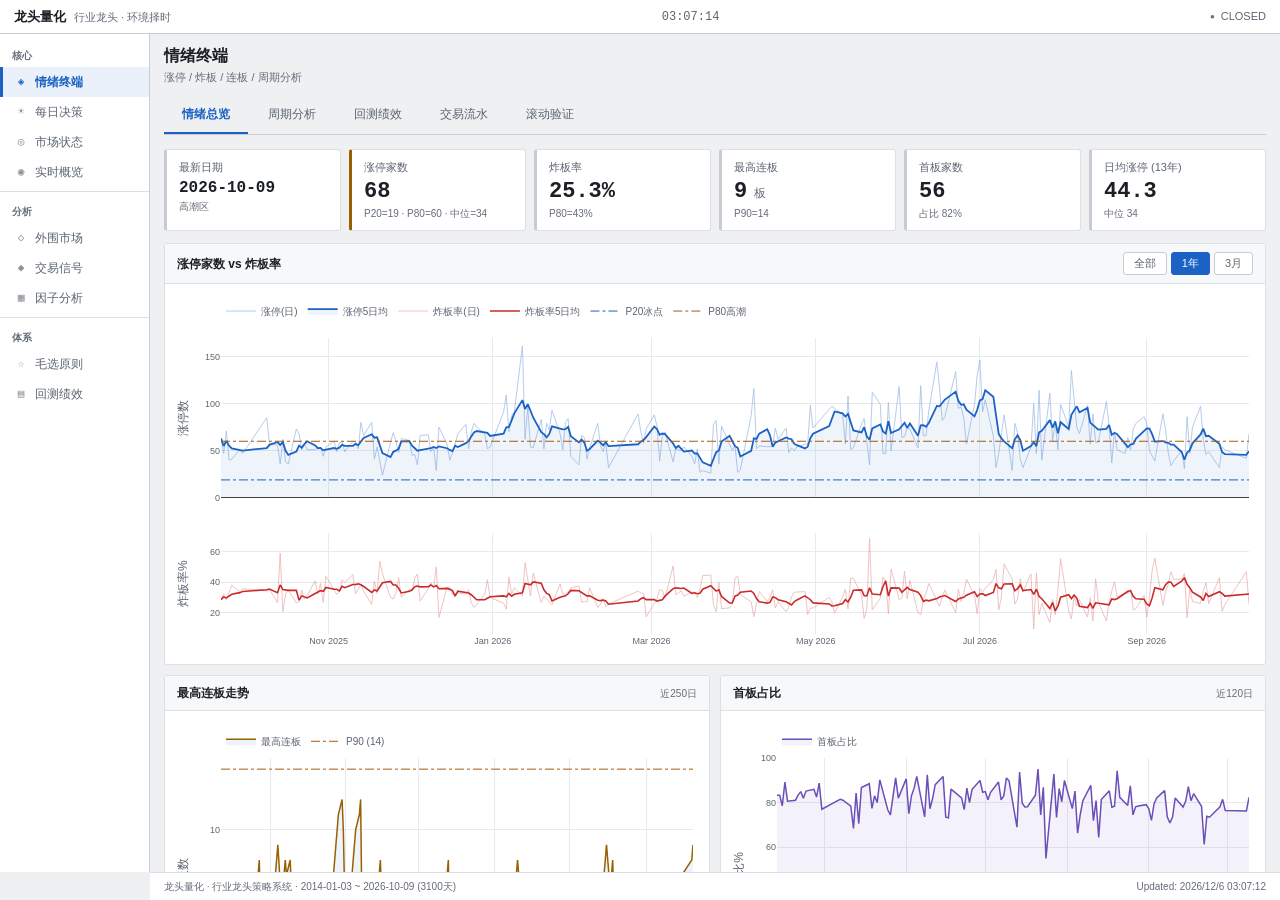
==== commit d33292fc: "fix(web): 首屏主图拆上下双栏 + 区间按钮口径纠正 原图把涨停数(家)与炸板率(%)塞进同一坐标系加双轴, 炸板率几乎铺满全高, 涨停数被压在底部且被 2015 年 1200 家的极值压扁," ====
--- a/web/index.html
+++ b/web/index.html
@@ -32,8 +32,8 @@
         <div class="card-header">
           <h3>涨停家数 vs 炸板率</h3>
           <div class="card-actions">
-            <button class="range-btn active" data-range="all">3年</button>
-            <button class="range-btn" data-range="1y">1年</button>
+            <button class="range-btn" data-range="all">全部</button>
+            <button class="range-btn active" data-range="1y">1年</button>
             <button class="range-btn" data-range="3m">3月</button>
           </div>
         </div>
--- a/web/css/shared.css
+++ b/web/css/shared.css
@@ -74,7 +74,10 @@
   background: var(--panel);
   border-bottom: 1px solid var(--border-2);
 }
-.topbar-left { display: flex; align-items: baseline; gap: 8px; min-width: 0; }
+/* 三块等宽收缩时, 中/右两块不参与压缩, 否则窄屏会把"开市/休市"挤没 */
+.topbar-left { display: flex; align-items: baseline; gap: 8px; min-width: 0; overflow: hidden; }
+.topbar-center { flex: 0 0 auto; }
+.topbar-right { flex: 0 0 auto; white-space: nowrap; }
 .logo { font-weight: 700; font-size: 13px; color: var(--text); white-space: nowrap; }
 .version { font-size: 11px; color: var(--text-3); white-space: nowrap; }
 .topbar-center .clock {
@@ -413,4 +416,14 @@
   .chart-card.span-2 { grid-column: span 1; }
   .kpi-row { grid-template-columns: repeat(2, minmax(0, 1fr)); }
   .tab-nav { overflow-x: auto; }
+}
+
+/* 窄屏: 顶栏只保留品牌、时钟和开闭市状态, 副标题让位 */
+@media (max-width: 560px) {
+  #topbar { padding: 0 10px; gap: 8px; }
+  .version { display: none; }
+  #market-label { font-size: 10px; }
+  #footer { padding: 0 10px; }
+  #footer > span:first-child { overflow: hidden; text-overflow: ellipsis; white-space: nowrap; }
+  #last-update { display: none; }
 }
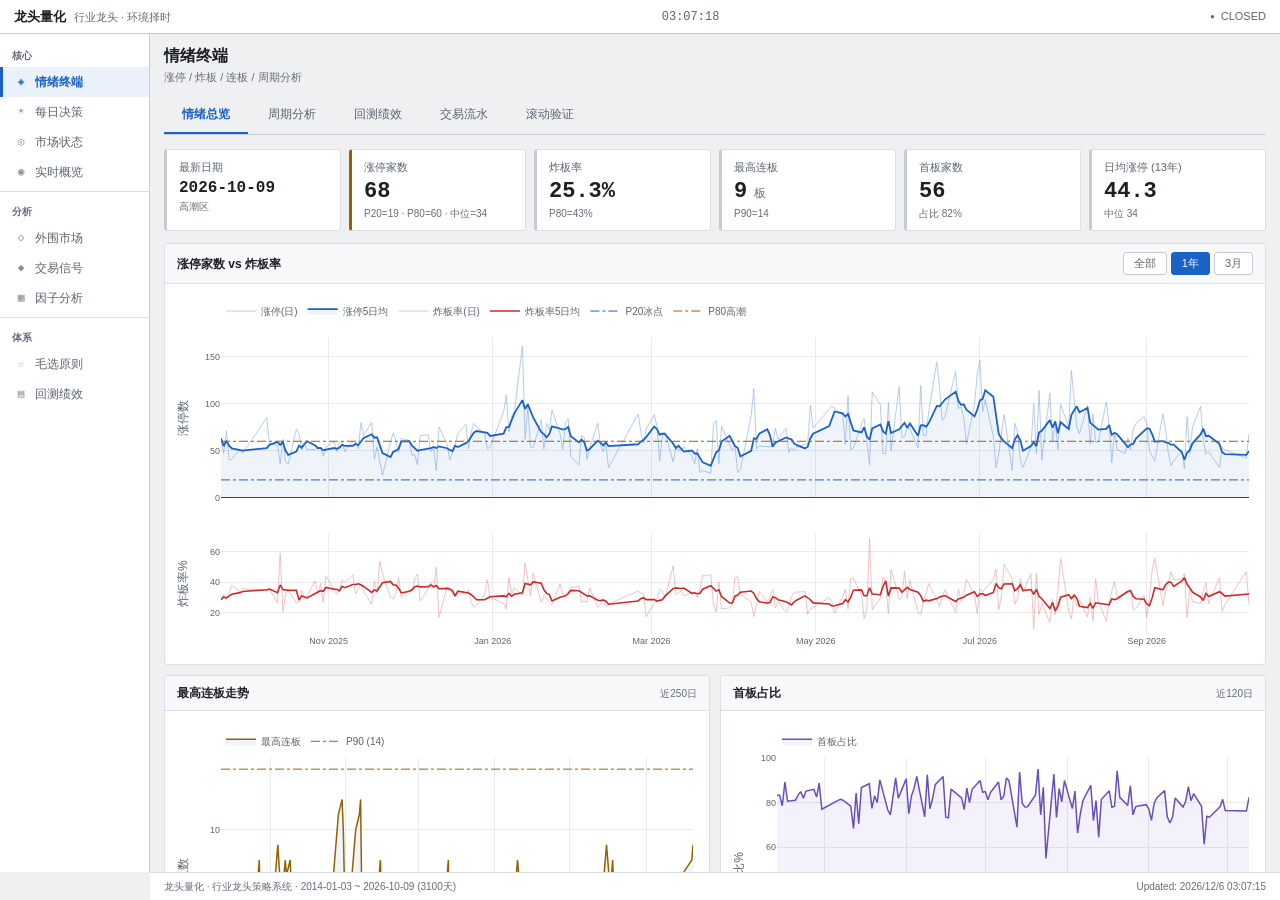
==== commit 888c0de4: "build(web): 本地化 Plotly 图表库, 去掉 CDN 依赖 < head > 同步加载 cdn.plot.ly 是单点故障: 断网/CDN 抽风时 window.Plotly 不存在," ====
--- a/web/index.html
+++ b/web/index.html
@@ -4,7 +4,7 @@
 <meta charset="UTF-8">
 <meta name="viewport" content="width=device-width, initial-scale=1.0">
 <title>情绪终端 · Sentiment Terminal</title>
-<script src="https://cdn.plot.ly/plotly-2.35.2.min.js"></script>
+<script src="vendor/plotly-cartesian-2.35.2.min.js"></script>
 <link rel="stylesheet" href="css/shared.css">
 </head>
 <body>
